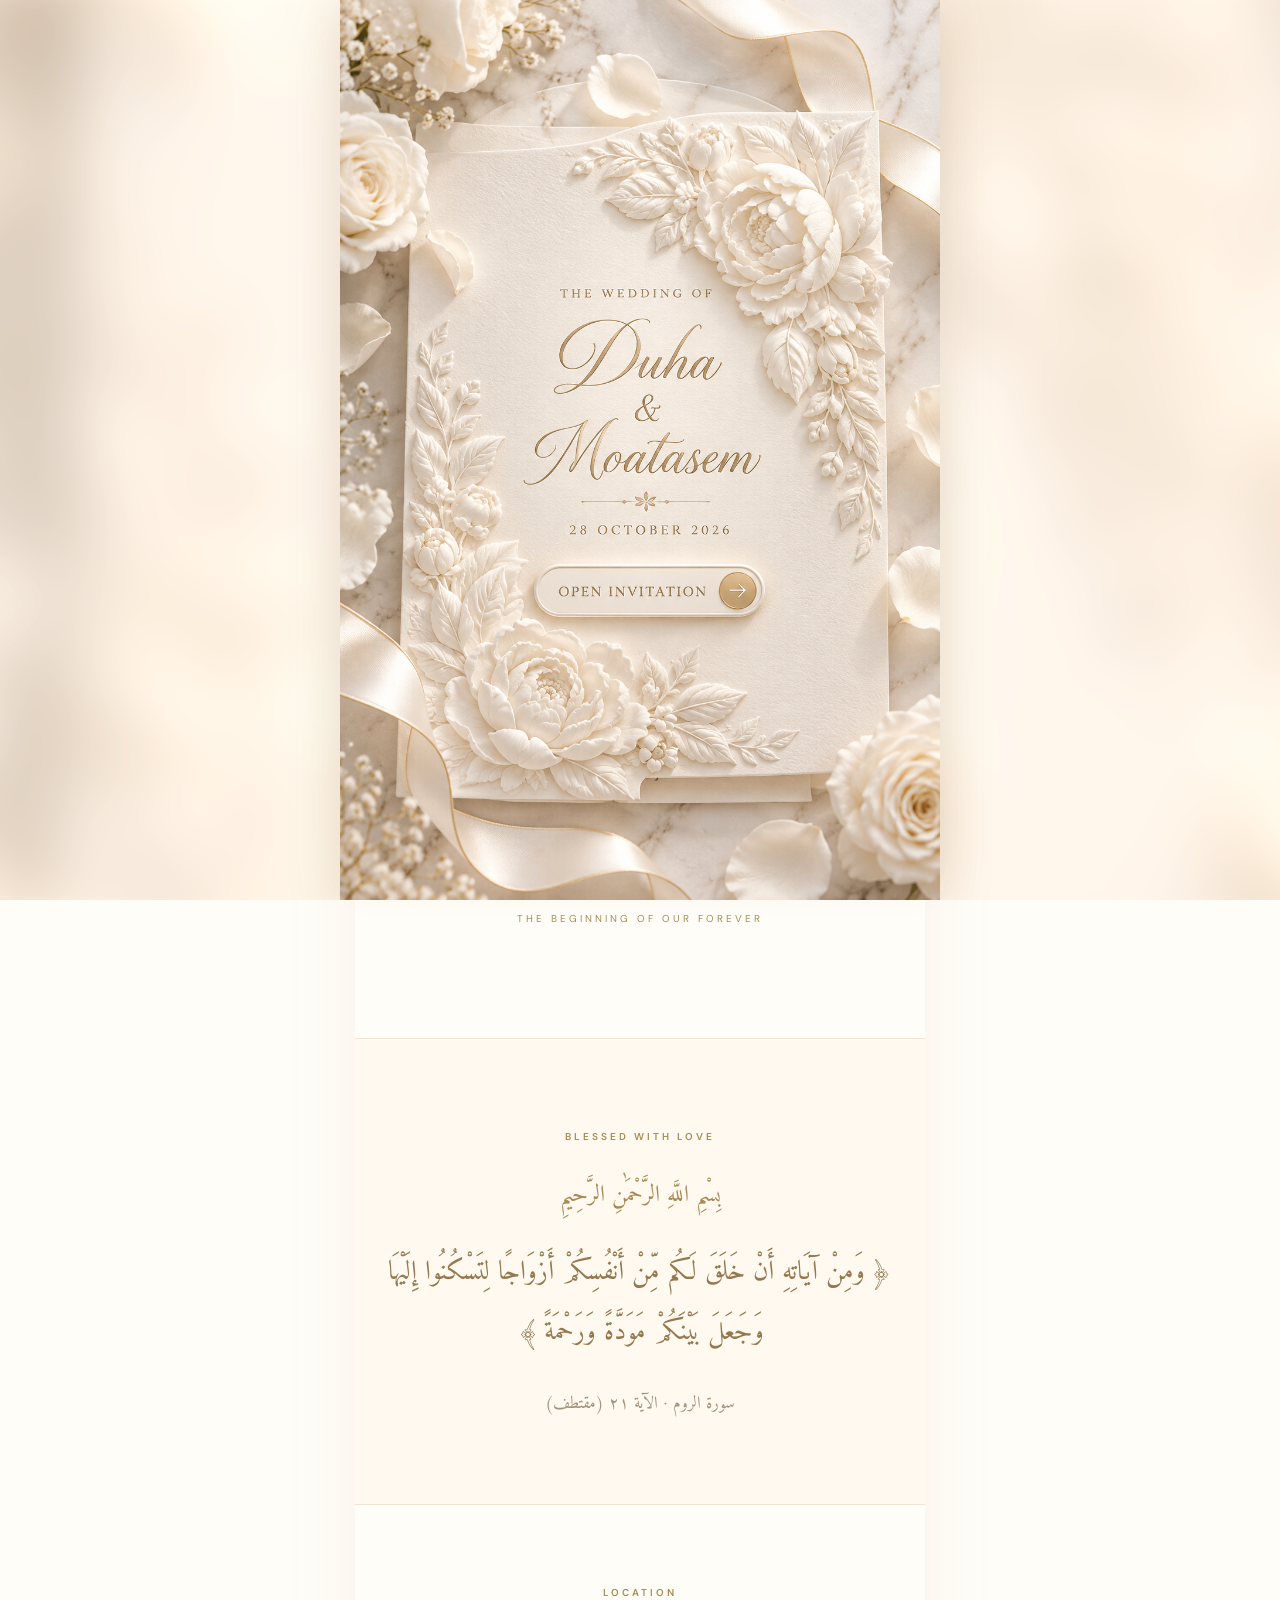
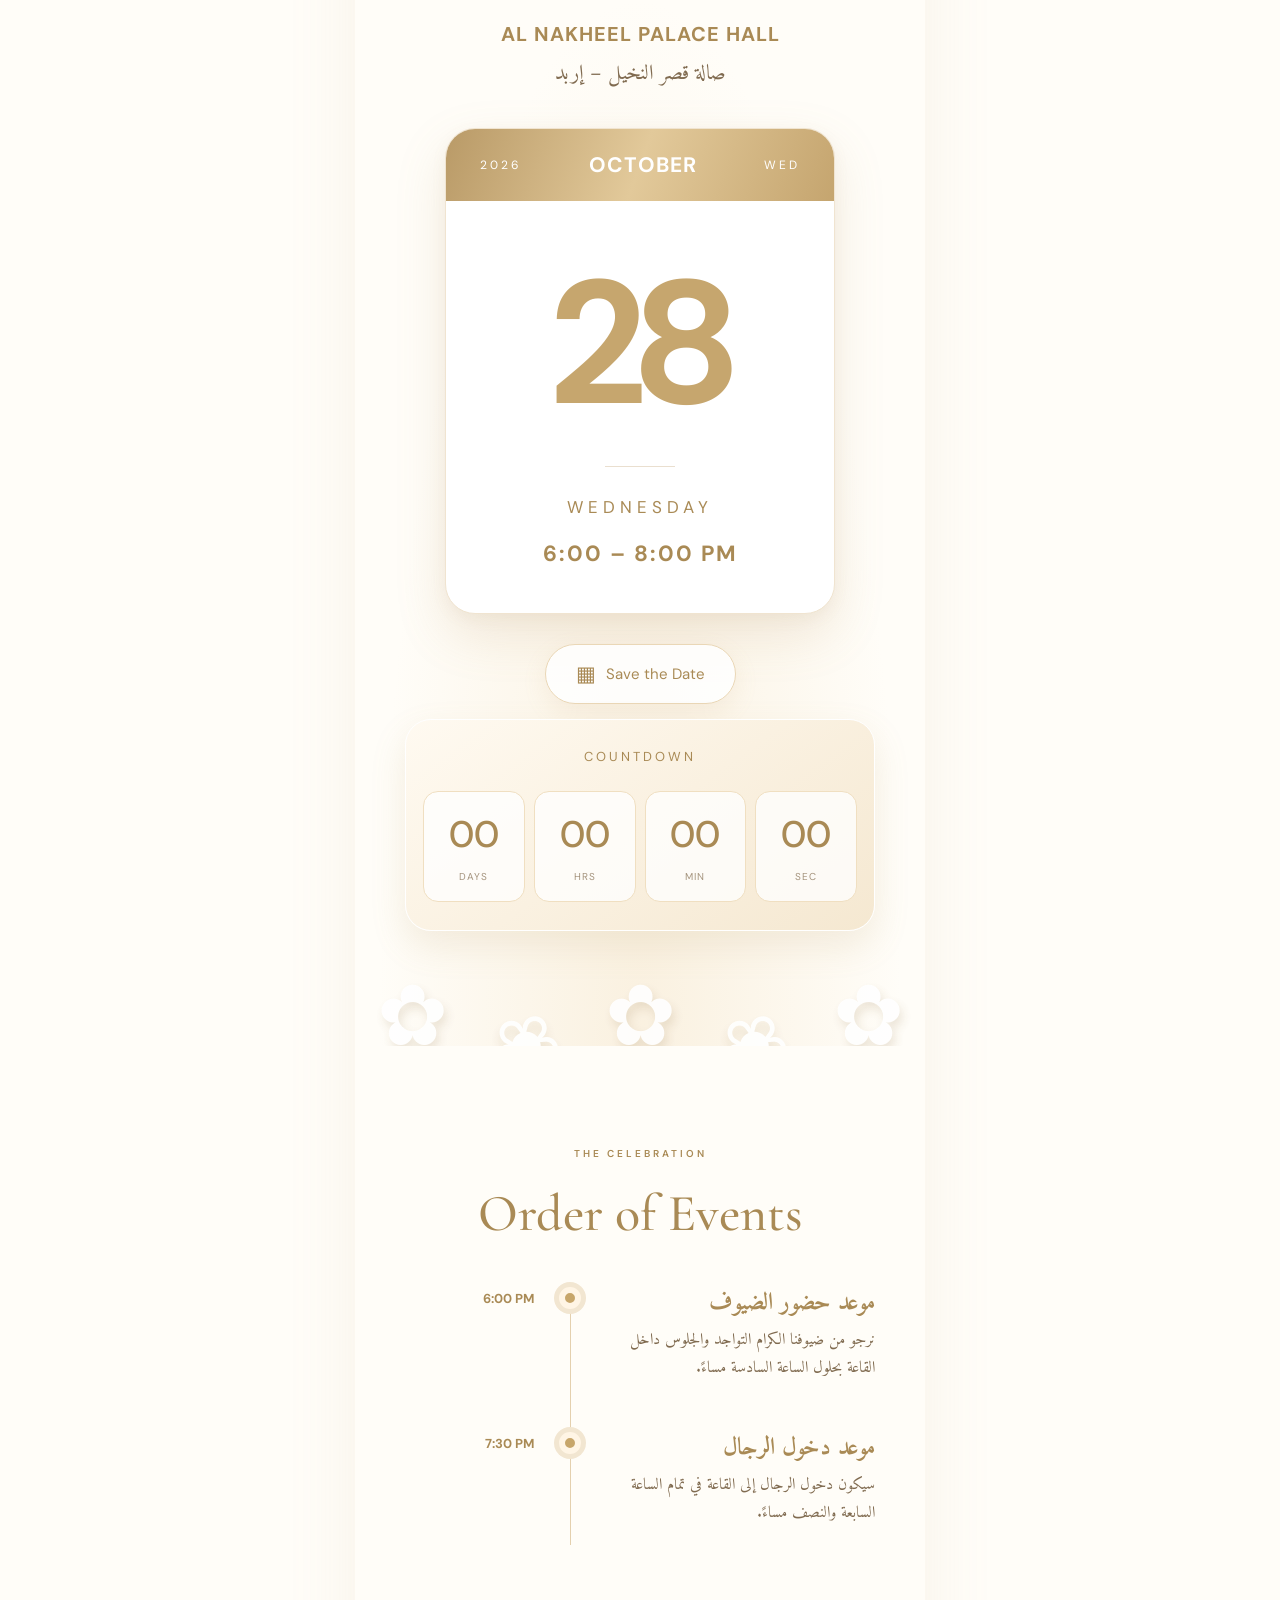
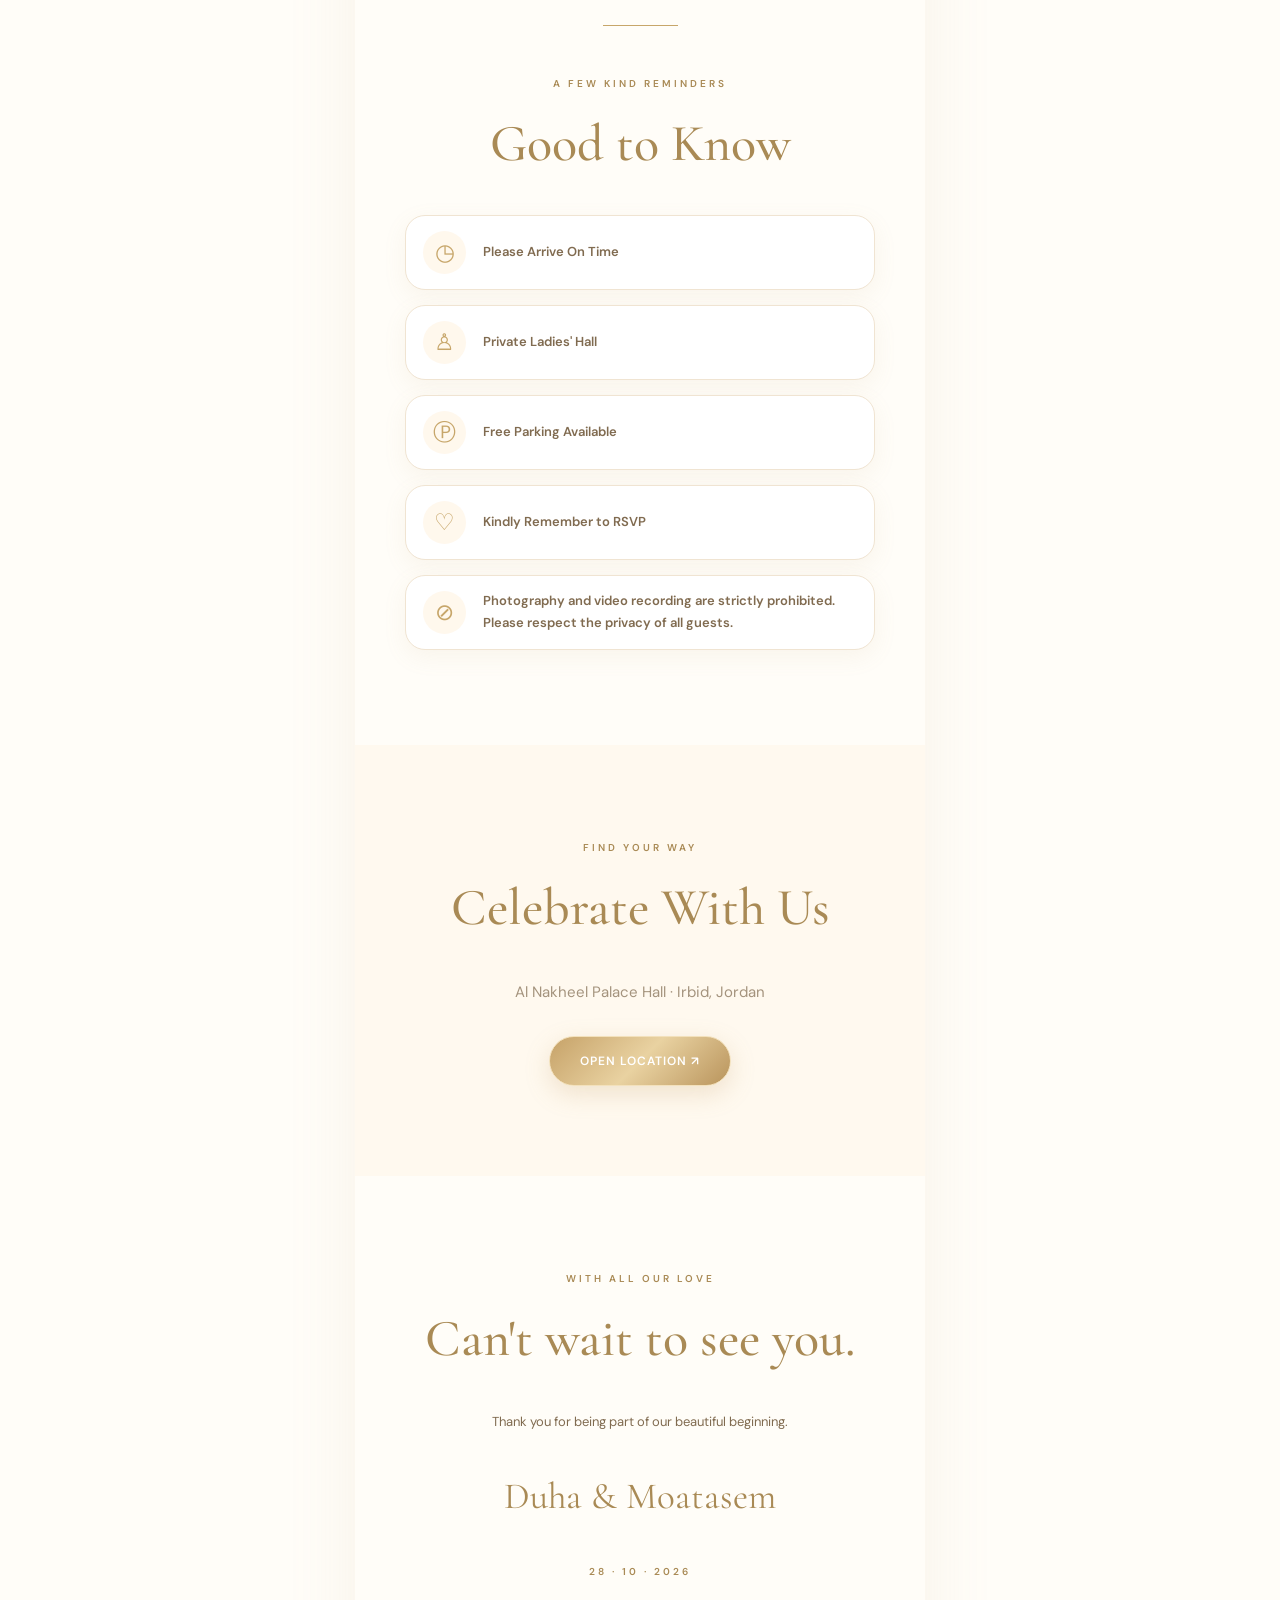
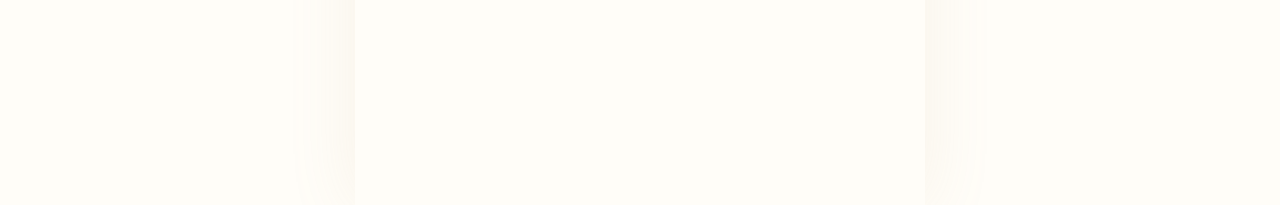
==== index.html @ 968e327f "Wedding invitation website" ====
<!DOCTYPE html>
<html lang="en">
<head>
  <meta charset="UTF-8">
  <meta name="viewport" content="width=device-width,initial-scale=1">
  <meta name="theme-color" content="#eae6df">
  <title>Duha & Moatasem | Forever Starts Here</title>

  <link rel="preconnect" href="https://fonts.googleapis.com">
  <link rel="preconnect" href="https://fonts.gstatic.com" crossorigin>
  <link href="https://fonts.googleapis.com/css2?family=Amiri:wght@400;700&family=Cormorant+Garamond:wght@400;500;600;700&family=DM+Sans:wght@400;500;600;700&display=swap" rel="stylesheet">

  <link rel="stylesheet" href="style.css">
  <script src="script.js" defer></script>
</head>

<body>

<!-- OPENING -->

<!-- LUXURY WEDDING OPENING -->
<div class="opening" id="opening">
    <div class="wedding-cover">
  
      <img
        src="assets/wedding-opening.png"
        alt="Duha and Moatasem wedding invitation"
        class="cover-image"
      >
  
      <button
        class="cover-open-button"
        id="openInvitation"
        aria-label="Open wedding invitation"
      ></button>
  
    </div>
  </div>
  

<!-- MAIN WEBSITE -->
<main class="site" id="site">

  <!-- HERO -->
  <section class="hero reveal">
    <span class="small-label">A LOVE STORY BEGINS</span>
    <div class="floral-symbol">❦</div>

    <h1>Forever starts here. <span>♡</span></h1>

    <p class="hero-quote">
      “Not just a night added to our lives,
      but a new lifetime whose blessings
      we wish to begin surrounded by you.”
    </p>

    <p class="hero-message">
      With all our love and a joy we have long awaited,
      we invite you to be part of our love story
      and share with us the happiness of our
      beautiful new beginning.
    </p>

    <div class="names">
      <span>Duha</span>
      <em>&</em>
      <span>Captain Moatasem</span>
    </div>

    <p class="hero-bottom">THE BEGINNING OF OUR FOREVER</p>
  </section>

  <!-- QURAN -->
  <section class="quran-section reveal">
    <span class="small-label">BLESSED WITH LOVE</span>

    <p class="bismillah" dir="rtl">
      بِسْمِ اللَّهِ الرَّحْمَٰنِ الرَّحِيمِ
    </p>

    <p class="quran-verse" dir="rtl">
      ﴿ وَمِنْ آيَاتِهِ أَنْ خَلَقَ لَكُم مِّنْ أَنْفُسِكُمْ
      أَزْوَاجًا لِتَسْكُنُوا إِلَيْهَا
      وَجَعَلَ بَيْنَكُمْ مَوَدَّةً وَرَحْمَةً ﴾
    </p>

    <span class="quran-source">سورة الروم · الآية ٢١ (مقتطف)</span>
  </section>

  <!-- LOCATION AND CALENDAR -->
  <section class="date-section reveal" id="date">

    <span class="small-label">LOCATION</span>
    <h2 class="venue-title">AL NAKHEEL PALACE HALL</h2>
    <p class="venue-subtitle">صالة قصر النخيل – إربد</p>

    <div class="calendar-card">
      <div class="calendar-top">
        <span>2026</span>
        <strong>OCTOBER</strong>
        <span>WED</span>
      </div>

      <div class="calendar-body">
        <div class="big-date">28</div>
        <div class="short-divider"></div>
        <p>WEDNESDAY</p>
        <strong>6:00 – 8:00 PM</strong>
      </div>
    </div>

    <button class="glass-button" id="saveDate">
      <span>▦</span> Save the Date
    </button>

    <!-- COUNTDOWN -->
    <div class="countdown-panel">
      <p>COUNTDOWN</p>

      <div class="countdown-grid">
        <div>
          <strong id="days">00</strong>
          <span>DAYS</span>
        </div>
        <div>
          <strong id="hours">00</strong>
          <span>HRS</span>
        </div>
        <div>
          <strong id="minutes">00</strong>
          <span>MIN</span>
        </div>
        <div>
          <strong id="seconds">00</strong>
          <span>SEC</span>
        </div>
      </div>
    </div>

    <div class="flower-decoration" aria-hidden="true">
      <span>✿</span><span>❀</span><span>✿</span>
      <span>❀</span><span>✿</span>
    </div>
  </section>

  <!-- EVENT TIMELINE -->
  <section class="events-section reveal">
    <span class="small-label">THE CELEBRATION</span>
    <h2>Order of Events</h2>

    <div class="timeline">

      <div class="timeline-item">
        <div class="timeline-time">6:00 PM</div>
        <div class="timeline-dot"></div>
        <div class="timeline-content" dir="rtl">
          <h3>موعد حضور الضيوف</h3>
          <p>
            نرجو من ضيوفنا الكرام التواجد
            والجلوس داخل القاعة بحلول
            الساعة السادسة مساءً.
          </p>
        </div>
      </div>

      <div class="timeline-item">
        <div class="timeline-time">7:30 PM</div>
        <div class="timeline-dot"></div>
        <div class="timeline-content" dir="rtl">
          <h3>موعد دخول الرجال</h3>
          <p>
            سيكون دخول الرجال إلى القاعة
            في تمام الساعة السابعة والنصف مساءً.
          </p>
        </div>
      </div>

    </div>

    <div class="section-divider"></div>

    <span class="small-label">A FEW KIND REMINDERS</span>
    <h2>Good to Know</h2>

    <div class="reminders">
      <div class="reminder">
        <span class="reminder-icon">◷</span>
        <p>Please Arrive On Time</p>
      </div>

      <div class="reminder">
        <span class="reminder-icon">♙</span>
        <p>Private Ladies' Hall</p>
      </div>

      <div class="reminder">
        <span class="reminder-icon">Ⓟ</span>
        <p>Free Parking Available</p>
      </div>

      <div class="reminder">
        <span class="reminder-icon">♡</span>
        <p>Kindly Remember to RSVP</p>
      </div>

      <div class="reminder">
        <span class="reminder-icon">⊘</span>
        <p>
            Photography and video recording are strictly prohibited.
            Please respect the privacy of all guests.
        </p>
      </div>
    </div>
  </section>

  <!-- LOCATION -->
  <section class="location-section reveal" id="location">
    <span class="small-label">FIND YOUR WAY</span>
    <h2>Celebrate With Us</h2>
    <p>Al Nakheel Palace Hall · Irbid, Jordan</p>
    <button class="primary-button" id="mapButton">
      OPEN LOCATION ↗
    </button>
  </section>

  <!-- ENDING -->
  <section class="ending-section reveal">
    <span class="small-label">WITH ALL OUR LOVE</span>
    <h2>Can't wait to see you.</h2>
    <p>Thank you for being part of our beautiful beginning.</p>
    <div class="ending-names">Duha &  Moatasem</div>
    <span class="small-label">28 · 10 · 2026</span>
  </section>

</main>

<!-- BOTTOM NAVIGATION -->
<nav class="bottom-nav" aria-label="Invitation navigation">

  <button id="contactButton" aria-label="Contact">
    <span class="nav-icon">♧</span>
    <small>CONTACT</small>
  </button>

  <button id="musicButton" aria-label="Play music">
    <span class="nav-icon">♫</span>
    <small id="musicLabel">MUSIC</small>
  </button>

  <button id="cameraButton" class="camera-nav" aria-label="Open camera">
    <span class="camera-gold">
      <svg viewBox="0 0 24 24" width="29" height="29"
           fill="none" stroke="currentColor" stroke-width="1.8">
        <path d="M4 7h4l2-2h4l2 2h4v12H4z"/>
        <circle cx="12" cy="13" r="4"/>
      </svg>
    </span>
    <small>CAMERA</small>
  </button>

  <button id="locationButton" aria-label="Location">
    <span class="nav-icon">⌖</span>
    <small>LOCATION</small>
  </button>

  <button id="rsvpButton" aria-label="RSVP">
    <span class="nav-icon">♡</span>
    <small>RSVP</small>
  </button>

</nav>

<!-- CAMERA -->
<div class="camera-modal" id="cameraModal" hidden>
  <div class="camera-header">
    <button id="closeCamera" aria-label="Close camera">✕</button>
    <span>FOREVER STARTS HERE</span>
    <button id="flipCamera" aria-label="Switch camera">↻</button>
  </div>

  <div class="camera-preview">
    <video id="cameraVideo" autoplay muted playsinline></video>
    <div class="camera-tint"></div>

    <div class="photo-frame">
      <div class="frame-initials">D ✦ M</div>
      <div class="frame-caption">
        <em>Forever starts here.</em>
        <strong>Duha & Moatasem</strong>
        <span>28 · 10 · 2026</span>
      </div>
    </div>
  </div>

  <canvas id="photoCanvas" hidden></canvas>
  <p id="cameraStatus" aria-live="polite"></p>

  <div class="camera-controls">
    <button id="capturePhoto" aria-label="Capture photo"></button>
    <a id="downloadPhoto" hidden>SAVE PHOTO ↓</a>
  </div>
</div>

<!-- MUSIC -->
<audio id="weddingMusic" loop preload="none">
  <source src="assets/music/wedding-music.mp3" type="audio/mpeg">
</audio>

</body>
</html>
---- style.css ----
/* =====================================================
   DUHA & MOATASEM
   LUXURY WEDDING INVITATION
   IVORY • PEARL WHITE • CHAMPAGNE GOLD
===================================================== */

/* ---------- GLOBAL ---------- */

:root {
    --ivory: #fffdf8;
    --cream: #fff9ef;
    --pearl: #ffffff;
    --champagne: #f5e9d3;
    --soft-gold: #c7a66a;
    --deep-gold: #a98a55;
    --text: #806b50;
    --muted: #a4937d;
    --line: #eadfcf;
    --shadow: 0 15px 45px rgba(165, 136, 93, 0.12);
  }
  
  * {
    box-sizing: border-box;
  }
  
  html {
    scroll-behavior: smooth;
  }
  
  body {
    margin: 0;
    padding: 0;
    background: var(--ivory);
    color: var(--text);
    font-family: "DM Sans", sans-serif;
    -webkit-font-smoothing: antialiased;
  }
  
  button,
  a {
    -webkit-tap-highlight-color: transparent;
  }
  
  button {
    font: inherit;
    cursor: pointer;
  }
  
  [hidden] {
    display: none !important;
  }
  
  h1,
  h2,
  h3 {
    font-family: "Cormorant Garamond", serif;
  }
  
  p {
    line-height: 1.8;
  }
  
  /* ---------- MAIN WEBSITE ---------- */
  
  .site {
    width: min(100%, 570px);
    min-height: 100vh;
    margin: 0 auto;
    padding-bottom: 95px;
    overflow: hidden;
    background: var(--ivory);
    box-shadow: 0 0 65px rgba(195, 168, 124, 0.12);
  }
  
  .small-label {
    display: inline-block;
    font-size: 10px;
    font-weight: 600;
    letter-spacing: 3px;
    color: var(--deep-gold);
    text-transform: uppercase;
  }
  
  .floral-symbol {
    margin: 18px 0;
    font-size: 44px;
    color: var(--soft-gold);
  }
  
  .gold-line {
    width: 80px;
    height: 1px;
    margin: 22px auto;
    background: var(--soft-gold);
  }
  
  /* =====================================================
     OPENING — FULL SCREEN FLORAL INVITATION
  ===================================================== */
  
  .opening {
    position: fixed;
    inset: 0;
    z-index: 1000;
  
    display: flex;
    align-items: center;
    justify-content: center;
  
    width: 100%;
    height: 100vh;
    height: 100dvh;
  
    margin: 0;
    padding: 0;
  
    overflow: hidden;
    background: #fff9f1;
  
    opacity: 1;
    visibility: visible;
  
    transition:
      opacity 1.1s ease,
      visibility 1.1s ease;
  }
  
  /* Soft background fills the desktop sides */
  
  .opening::before {
    content: "";
    position: absolute;
    inset: -35px;
  
    background-image: url("assets/wedding-opening.png");
    background-size: cover;
    background-position: center;
  
    filter: blur(30px) brightness(1.12);
    opacity: 0.55;
    transform: scale(1.08);
  
    pointer-events: none;
  }
  
  /* The actual card stays fully visible */
  
  .wedding-cover {
    position: relative;
    z-index: 1;
  
    width: min(100vw, 66.6667dvh);
    height: auto;
    aspect-ratio: 2 / 3;
  
    overflow: hidden;
  
    background: var(--cream);
  
    box-shadow:
      0 0 45px rgba(170, 137, 92, 0.15),
      0 15px 55px rgba(130, 105, 75, 0.12);
  
    animation: coverEntrance 1.35s ease both;
  }
  
  .cover-image {
    display: block;
    width: 100%;
    height: 100%;
  
    object-fit: contain;
    object-position: center;
  
    user-select: none;
    -webkit-user-drag: none;
  }
  
  /* Real clickable area over the printed button */
  
  .cover-open-button {
    position: absolute;
    z-index: 5;
  
    left: 30%;
    top: 63%;
    width: 40%;
    height: 8%;
  
    padding: 0;
    border: 0;
    border-radius: 100px;
  
    background: transparent;
    cursor: pointer;
  
    transition: transform 0.3s ease;
  }
  
  .cover-open-button:hover {
    transform: scale(1.04);
  }
  
  .cover-open-button:focus-visible {
    outline: 3px solid var(--soft-gold);
    outline-offset: 4px;
  }
  
  /* Opening entrance animation */
  
  @keyframes coverEntrance {
    from {
      opacity: 0;
      transform: translateY(24px) scale(0.97);
      filter: blur(5px);
    }
  
    to {
      opacity: 1;
      transform: translateY(0) scale(1);
      filter: blur(0);
    }
  }
  
  /* When the invitation opens */
  
  .opening.closed {
    opacity: 0;
    visibility: hidden;
    pointer-events: none;
  }
  
  .opening.closed .wedding-cover {
    animation: coverReveal 1.1s ease forwards;
  }
  
  @keyframes coverReveal {
    0% {
      opacity: 1;
      transform: translateY(0) scale(1);
    }
  
    55% {
      opacity: 1;
      transform: translateY(-18px) scale(1.025);
    }
  
    100% {
      opacity: 0;
      transform: translateY(-90px) scale(1.08);
    }
  }
  
  /* Legacy opening styles, if still used */
  
  .opening-paper {
    width: min(100%, 470px);
    padding: 15px;
    background: var(--cream);
    box-shadow: var(--shadow);
  }
  
  .opening-border {
    min-height: 650px;
    padding: 45px 22px;
    border: 1px solid var(--soft-gold);
    text-align: center;
  
    display: flex;
    flex-direction: column;
    align-items: center;
    justify-content: center;
  }
  
  .opening h1 {
    margin: 15px 0 25px;
    font-size: clamp(54px, 10vw, 78px);
    font-weight: 500;
    line-height: 1;
  }
  
  .opening-names {
    font-family: "Cormorant Garamond", serif;
    font-size: 38px;
    line-height: 1.15;
  }
  
  .opening-date {
    font-size: 12px;
    letter-spacing: 3px;
  }
  
  .tap-hint {
    margin-top: 20px;
    font-size: 11px;
    color: var(--muted);
  }
  
  /* =====================================================
     BUTTONS
  ===================================================== */
  
  .primary-button {
    position: relative;
  
    padding: 16px 30px;
  
    border: 1px solid #f3e1bc;
    border-radius: 40px;
  
    background: linear-gradient(
      135deg,
      #c6a268,
      #e9d2a1,
      #b9945c
    );
  
    color: white;
  
    font-size: 12px;
    font-weight: 600;
    letter-spacing: 1px;
  
    box-shadow: 0 8px 25px rgba(195, 160, 105, 0.25);
  
    transition:
      transform 0.3s ease,
      box-shadow 0.3s ease;
  }
  
  .primary-button:hover {
    transform: translateY(-3px);
  
    box-shadow: 0 13px 30px rgba(195, 160, 105, 0.35);
  }
  
  .glass-button {
    display: inline-flex;
    align-items: center;
    justify-content: center;
    gap: 10px;
  
    padding: 15px 30px;
  
    border: 1px solid #ead7b6;
    border-radius: 40px;
  
    background: rgba(255, 255, 255, 0.85);
    color: var(--deep-gold);
  
    font-size: 15px;
  
    box-shadow: 0 8px 24px rgba(194, 165, 119, 0.12);
  
    transition: transform 0.3s ease;
  }
  
  .glass-button:hover {
    transform: translateY(-3px);
  }
  
  .glass-button span {
    font-size: 21px;
  }
  
  /* =====================================================
     HERO
  ===================================================== */
  
  .hero {
    min-height: 820px;
  
    padding: 100px 32px;
  
    text-align: center;
  
    background:
      radial-gradient(
        ellipse at top,
        rgba(246, 231, 205, 0.45),
        transparent 55%
      ),
      var(--ivory);
  }
  
  .hero h1 {
    margin: 20px 0 32px;
  
    font-size: clamp(48px, 10vw, 72px);
    font-weight: 500;
    line-height: 1.05;
  
    color: var(--deep-gold);
  }
  
  .hero h1 span {
    color: var(--soft-gold);
  }
  
  .hero-quote {
    max-width: 430px;
    margin: 28px auto;
  
    font-family: "Cormorant Garamond", serif;
    font-size: 24px;
    font-style: italic;
    line-height: 1.4;
  
    color: #9e815a;
  }
  
  .hero-message {
    max-width: 410px;
    margin: 35px auto;
  
    font-size: 13px;
    line-height: 2.1;
  
    color: var(--muted);
  }
  
  .names {
    display: flex;
    flex-direction: column;
  
    margin: 40px 0;
  
    font-family: "Cormorant Garamond", serif;
    font-size: clamp(48px, 10vw, 68px);
    line-height: 1.05;
  
    color: var(--deep-gold);
  }
  
  .names em {
    margin: 10px 0;
    font-size: 42px;
    color: var(--soft-gold);
  }
  
  .hero-bottom {
    margin-top: 45px;
  
    font-size: 10px;
    letter-spacing: 3px;
  
    color: var(--deep-gold);
  }
  
  /* =====================================================
     QURAN
  ===================================================== */
  
  .quran-section {
    padding: 85px 32px;
  
    text-align: center;
  
    background: #fff9ef;
  
    border-top: 1px solid #f1e6d5;
    border-bottom: 1px solid #f1e6d5;
  }
  
  .bismillah,
  .quran-verse,
  .quran-source {
    font-family: "Amiri", serif;
  }
  
  .bismillah {
    margin-top: 30px;
    font-size: 23px;
    color: var(--deep-gold);
  }
  
  .quran-verse {
    font-size: 27px;
    line-height: 2.2;
    color: #94784f;
  }
  
  .quran-source {
    font-size: 17px;
    color: var(--muted);
  }
  
  /* =====================================================
     DATE & VENUE
  ===================================================== */
  
  .date-section {
    position: relative;
  
    padding: 75px 25px 115px;
  
    text-align: center;
  
    background:
      radial-gradient(
        ellipse at bottom,
        rgba(242, 222, 187, 0.4),
        transparent 65%
      ),
      var(--ivory);
  }
  
  .venue-title {
    margin: 20px 0 8px;
  
    font-family: "DM Sans", sans-serif;
    font-size: 20px;
    font-weight: 700;
    letter-spacing: 1px;
  
    color: var(--deep-gold);
  }
  
  .venue-subtitle {
    margin: 0 0 35px;
  
    font-family: "Amiri", serif;
    font-size: 21px;
  
    color: var(--text);
  }
  
  /* =====================================================
     CALENDAR
  ===================================================== */
  
  .calendar-card {
    max-width: 390px;
    margin: 0 auto 30px;
  
    overflow: hidden;
  
    border: 1px solid #f0e4d0;
    border-radius: 30px;
  
    background: white;
  
    box-shadow:
      0 20px 50px rgba(175, 143, 96, 0.17),
      0 5px 15px rgba(175, 143, 96, 0.07);
  }
  
  .calendar-top {
    display: flex;
    align-items: center;
    justify-content: space-around;
  
    height: 72px;
  
    background: linear-gradient(
      110deg,
      #b99a67,
      #e2c99a,
      #c5a56f
    );
  
    color: white;
  
    font-size: 12px;
    letter-spacing: 3px;
  }
  
  .calendar-top strong {
    font-size: 21px;
    letter-spacing: 1px;
  }
  
  .calendar-body {
    padding: 20px 20px 45px;
  }
  
  .big-date {
    font-size: clamp(130px, 30vw, 175px);
    font-weight: 700;
    line-height: 1.4;
    letter-spacing: -10px;
  
    color: #c6a66e;
  }
  
  .short-divider {
    width: 70px;
    height: 1px;
  
    margin: 0 auto 25px;
  
    background: var(--line);
  }
  
  .calendar-body p {
    font-size: 17px;
    letter-spacing: 5px;
    color: var(--deep-gold);
  }
  
  .calendar-body > strong {
    font-size: 22px;
    letter-spacing: 2px;
    color: var(--deep-gold);
  }
  
  /* =====================================================
     COUNTDOWN
  ===================================================== */
  
  .countdown-panel {
    position: relative;
    z-index: 2;
  
    max-width: 470px;
    margin: 15px auto 0;
    padding: 25px 17px 28px;
  
    border: 1px solid white;
    border-radius: 26px;
  
    background: linear-gradient(
      145deg,
      #fffaf1,
      #f5e8d1
    );
  
    box-shadow: 0 15px 35px rgba(183, 151, 102, 0.15);
  }
  
  .countdown-panel > p {
    margin: 0 0 22px;
  
    font-size: 13px;
    letter-spacing: 3px;
  
    color: var(--deep-gold);
  }
  
  .countdown-grid {
    display: grid;
    grid-template-columns: repeat(4, 1fr);
    gap: 9px;
  }
  
  .countdown-grid > div {
    display: flex;
    flex-direction: column;
    gap: 12px;
  
    padding: 18px 4px;
  
    border: 1px solid #f0dfc1;
    border-radius: 15px;
  
    background: rgba(255, 255, 255, 0.78);
  }
  
  .countdown-grid strong {
    font-size: clamp(25px, 6vw, 37px);
    font-weight: 500;
  
    color: var(--deep-gold);
  }
  
  .countdown-grid span {
    font-size: 10px;
    letter-spacing: 1px;
  
    color: var(--muted);
  }
  
  /* =====================================================
     FLOWER DECORATION
  ===================================================== */
  
  .flower-decoration {
    position: absolute;
    bottom: -25px;
    left: 0;
    right: 0;
  
    display: flex;
    justify-content: space-around;
  
    font-size: 85px;
    color: white;
  
    opacity: 0.9;
  
    text-shadow: 3px 6px 10px rgba(177, 153, 114, 0.25);
  
    pointer-events: none;
  }
  
  .flower-decoration span:nth-child(even) {
    transform: translateY(30px) rotate(25deg);
  }
  
  /* =====================================================
     EVENTS & TIMELINE
  ===================================================== */
  
  .events-section {
    padding: 95px 28px;
    text-align: center;
  
    background: #fffdf8;
  }
  
  .events-section h2,
  .location-section h2,
  .ending-section h2 {
    margin: 20px 0 40px;
  
    font-size: 52px;
    font-weight: 500;
  
    color: var(--deep-gold);
  }
  
  .timeline {
    position: relative;
  
    max-width: 470px;
    margin: 40px auto 50px;
  }
  
  .timeline::before {
    content: "";
  
    position: absolute;
    top: 15px;
    bottom: 30px;
    left: 35%;
  
    width: 1px;
  
    background: #e4d0ae;
  }
  
  .timeline-item {
    display: grid;
    grid-template-columns: 30% 10% 60%;
    align-items: start;
  
    min-height: 145px;
  
    text-align: left;
  }
  
  .timeline-time {
    padding: 5px 12px 0 0;
  
    text-align: right;
  
    font-size: 13px;
    font-weight: 700;
  
    color: var(--deep-gold);
  }
  
  .timeline-dot {
    position: relative;
    z-index: 1;
  
    width: 22px;
    height: 22px;
    margin: 2px auto;
  
    border: 6px solid #fff5e5;
    border-radius: 50%;
  
    background: var(--soft-gold);
  
    box-shadow: 0 0 0 5px #f2e6d1;
  }
  
  .timeline-content {
    padding: 0 0 20px 12px;
    text-align: right;
  }
  
  .timeline-content h3 {
    margin: 0;
  
    font-family: "Amiri", serif;
    font-size: 24px;
    line-height: 1.5;
  
    color: var(--deep-gold);
  }
  
  .timeline-content p {
    margin: 5px 0;
  
    font-family: "Amiri", serif;
    font-size: 16px;
    line-height: 1.8;
  
    color: var(--text);
  }
  
  .section-divider {
    width: 75px;
    height: 1px;
  
    margin: 45px auto;
  
    background: var(--soft-gold);
  }
  
  /* =====================================================
     REMINDERS
  ===================================================== */
  
  .reminders {
    display: flex;
    flex-direction: column;
    gap: 15px;
  
    max-width: 470px;
    margin: 0 auto;
  }
  
  .reminder {
    display: flex;
    align-items: center;
    gap: 17px;
  
    min-height: 75px;
    padding: 14px 17px;
  
    border: 1px solid #f0e4d2;
    border-radius: 20px;
  
    background: white;
  
    text-align: left;
  
    box-shadow: 0 7px 23px rgba(185, 155, 110, 0.09);
  
    transition: transform 0.3s ease;
  }
  
  .reminder:hover {
    transform: translateY(-3px);
  }
  
  .reminder-icon {
    display: grid;
    place-items: center;
  
    flex: 0 0 43px;
  
    width: 43px;
    height: 43px;
  
    border-radius: 50%;
  
    background: #fff8ed;
  
    font-size: 23px;
    color: var(--soft-gold);
  }
  
  .reminder p {
    margin: 0;
  
    font-size: 13px;
    font-weight: 600;
    line-height: 1.7;
  
    color: var(--text);
  }
  
  /* =====================================================
     LOCATION
  ===================================================== */
  
  .location-section {
    padding: 90px 25px;
  
    text-align: center;
  
    background: #fff9ef;
  }
  
  .location-section p {
    margin-bottom: 30px;
    font-size: 15px;
    color: var(--muted);
  }
  
  /* =====================================================
     ENDING
  ===================================================== */
  
  .ending-section {
    padding: 90px 25px 130px;
  
    text-align: center;
  
    background: var(--ivory);
  }
  
  .ending-section p {
    font-size: 13px;
    line-height: 1.9;
  }
  
  .ending-names {
    margin: 40px 0;
  
    font-family: "Cormorant Garamond", serif;
    font-size: 37px;
  
    color: var(--deep-gold);
  }
  
  /* =====================================================
     BOTTOM NAVIGATION
  ===================================================== */
  
  .bottom-nav {
    position: fixed;
    bottom: 0;
    left: 50%;
    z-index: 50;
  
    transform: translateX(-50%);
  
    display: grid;
    grid-template-columns: repeat(5, 1fr);
  
    width: min(100%, 570px);
    height: 80px;
  
    border: 1px solid #eee0c9;
    border-radius: 20px 20px 0 0;
  
    background: rgba(255, 253, 248, 0.96);
  
    backdrop-filter: blur(20px);
  
    box-shadow: 0 -6px 25px rgba(175, 143, 96, 0.1);
  }
  
  .bottom-nav button {
    display: flex;
    flex-direction: column;
    align-items: center;
    justify-content: center;
    gap: 5px;
  
    padding: 0;
  
    border: none;
    background: none;
  
    color: var(--deep-gold);
  
    transition: transform 0.25s ease;
  }
  
  .bottom-nav button:hover {
    transform: translateY(-3px);
  }
  
  .nav-icon {
    font-size: 26px;
  }
  
  .bottom-nav small {
    font-size: 9px;
    letter-spacing: 0.5px;
  }
  
  /* Center button styling.
     Replace camera with a heart in HTML
     because photography is prohibited. */
  
  .camera-nav {
    position: relative;
  }
  
  .camera-gold {
    display: grid;
    place-items: center;
  
    width: 65px;
    height: 65px;
  
    margin-top: -35px;
  
    border: 3px solid #fff7e8;
    border-radius: 50%;
  
    background: linear-gradient(
      135deg,
      #f3dfb6,
      #d7b878,
      #c7a365
    );
  
    color: white;
  
    box-shadow: 0 5px 18px rgba(186, 153, 96, 0.28);
  }
  
  /* =====================================================
     CAMERA LEGACY STYLES
     Kept only so older HTML doesn't break.
  ===================================================== */
  
  .camera-modal {
    position: fixed;
    inset: 0;
    z-index: 200;
  
    display: flex;
    flex-direction: column;
  
    background: #1b1714;
    color: white;
  }
  
  .camera-header {
    display: flex;
    align-items: center;
    justify-content: space-between;
  
    padding: 17px;
  
    font-size: 11px;
    letter-spacing: 2px;
  }
  
  .camera-header button {
    border: none;
    background: none;
    color: white;
    font-size: 25px;
  }
  
  .camera-preview {
    position: relative;
    flex: 1;
  
    width: min(100%, 500px);
    min-height: 0;
  
    margin: auto;
    overflow: hidden;
  
    background: #3c342d;
  }
  
  .camera-preview video {
    width: 100%;
    height: 100%;
  
    object-fit: cover;
  }
  
  .camera-tint {
    position: absolute;
    inset: 0;
  
    background: rgba(255, 247, 225, 0.08);
    pointer-events: none;
  }
  
  .photo-frame {
    position: absolute;
    inset: 18px;
  
    display: flex;
    flex-direction: column;
    align-items: center;
    justify-content: space-between;
  
    padding: 28px 12px;
  
    border: 2px solid #f0d79c;
    outline: 1px solid #f0d79c8c;
    outline-offset: -10px;
  
    text-align: center;
    pointer-events: none;
  }
  
  .frame-initials {
    font-size: 20px;
    letter-spacing: 6px;
  }
  
  .frame-caption {
    display: flex;
    flex-direction: column;
    gap: 8px;
  }
  
  .frame-caption em {
    font: italic 31px "Cormorant Garamond", serif;
  }
  
  .frame-caption strong {
    font: 27px "Cormorant Garamond", serif;
  }
  
  .frame-caption span {
    font-size: 11px;
    letter-spacing: 3px;
  }
  
  #cameraStatus {
    min-height: 15px;
    text-align: center;
    font-size: 12px;
  }
  
  .camera-controls {
    display: flex;
    align-items: center;
    justify-content: center;
    gap: 22px;
  
    min-height: 110px;
    padding: 18px;
  }
  
  #capturePhoto {
    width: 72px;
    height: 72px;
  
    border: 5px solid white;
    border-radius: 50%;
  
    background: #d9b970;
  }
  
  #downloadPhoto {
    padding: 13px 18px;
  
    border: 1px solid #d9b970;
    border-radius: 25px;
  
    color: white;
    text-decoration: none;
    font-size: 12px;
  }
  
  /* =====================================================
     SCROLL ANIMATIONS
  ===================================================== */
  
  .reveal {
    opacity: 0;
    transform: translateY(25px);
  
    transition:
      opacity 0.8s ease,
      transform 0.8s ease;
  }
  
  .reveal.visible {
    opacity: 1;
    transform: translateY(0);
  }
  
  /* =====================================================
     RESPONSIVE
  ===================================================== */
  
  @media (max-width: 600px) {
  
    .opening::before {
      filter: blur(18px) brightness(1.08);
    }
  
    .wedding-cover {
      width: min(100vw, 66.6667dvh);
      height: auto;
      aspect-ratio: 2 / 3;
    }
  
    .hero {
      padding: 90px 25px;
    }
  
    .hero h1 {
      font-size: 54px;
    }
  
    .hero-quote {
      font-size: 22px;
    }
  
    .date-section {
      padding-left: 17px;
      padding-right: 17px;
    }
  
    .events-section {
      padding-left: 17px;
      padding-right: 17px;
    }
  
    .flower-decoration {
      font-size: 65px;
    }
  
  }
  
  @media (max-width: 420px) {
  
    .calendar-top {
      height: 60px;
    }
  
    .calendar-body {
      padding-bottom: 35px;
    }
  
    .timeline-content h3 {
      font-size: 21px;
    }
  
    .timeline-content p {
      font-size: 15px;
    }
  
    .events-section h2 {
      font-size: 43px;
    }
  
    .countdown-grid {
      gap: 6px;
    }
  
    .countdown-grid > div {
      padding: 15px 3px;
    }
  
  }
  
  /* =====================================================
     ACCESSIBILITY
  ===================================================== */
  
  @media (prefers-reduced-motion: reduce) {
  
    html {
      scroll-behavior: auto;
    }
  
    .reveal {
      opacity: 1;
      transform: none;
    }
  
    .wedding-cover,
    .opening.closed .wedding-cover {
      animation: none;
    }
  
    *,
    *::before,
    *::after {
      transition-duration: 0.01ms !important;
    }
  
  }
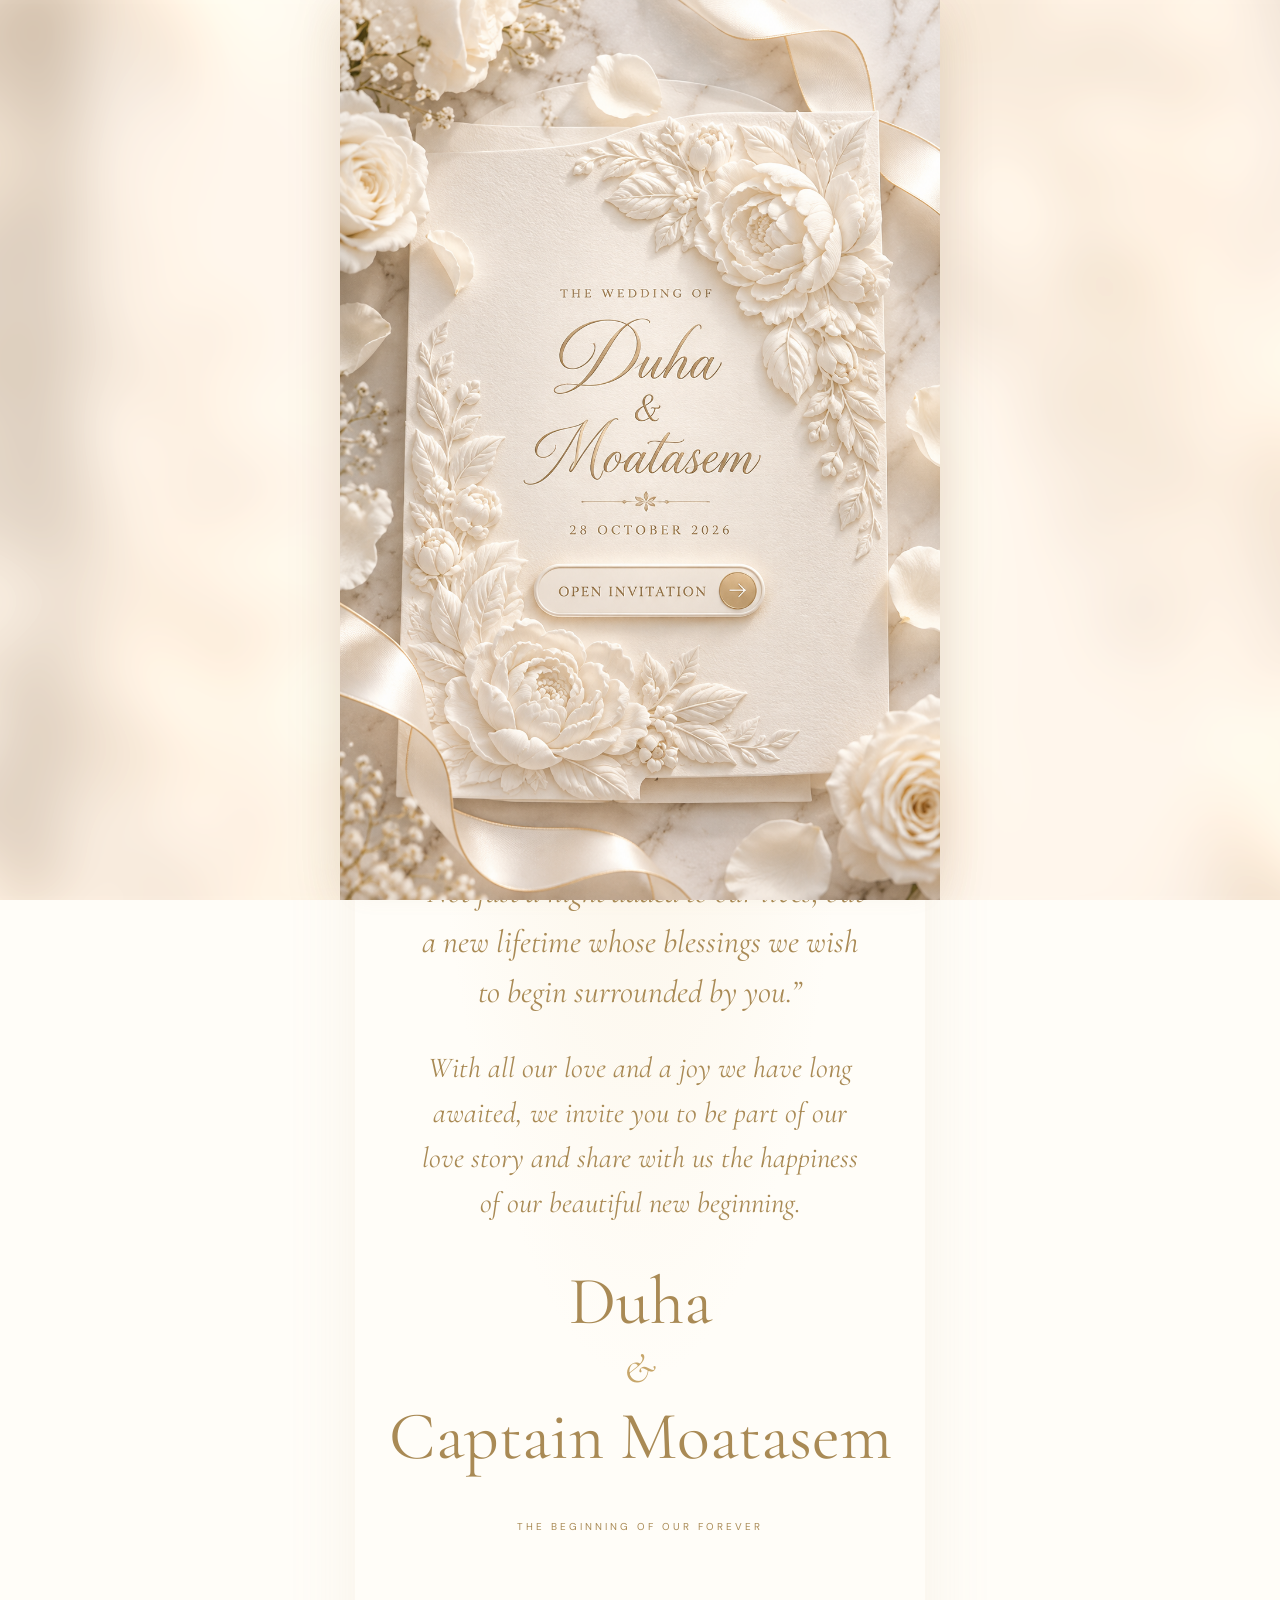
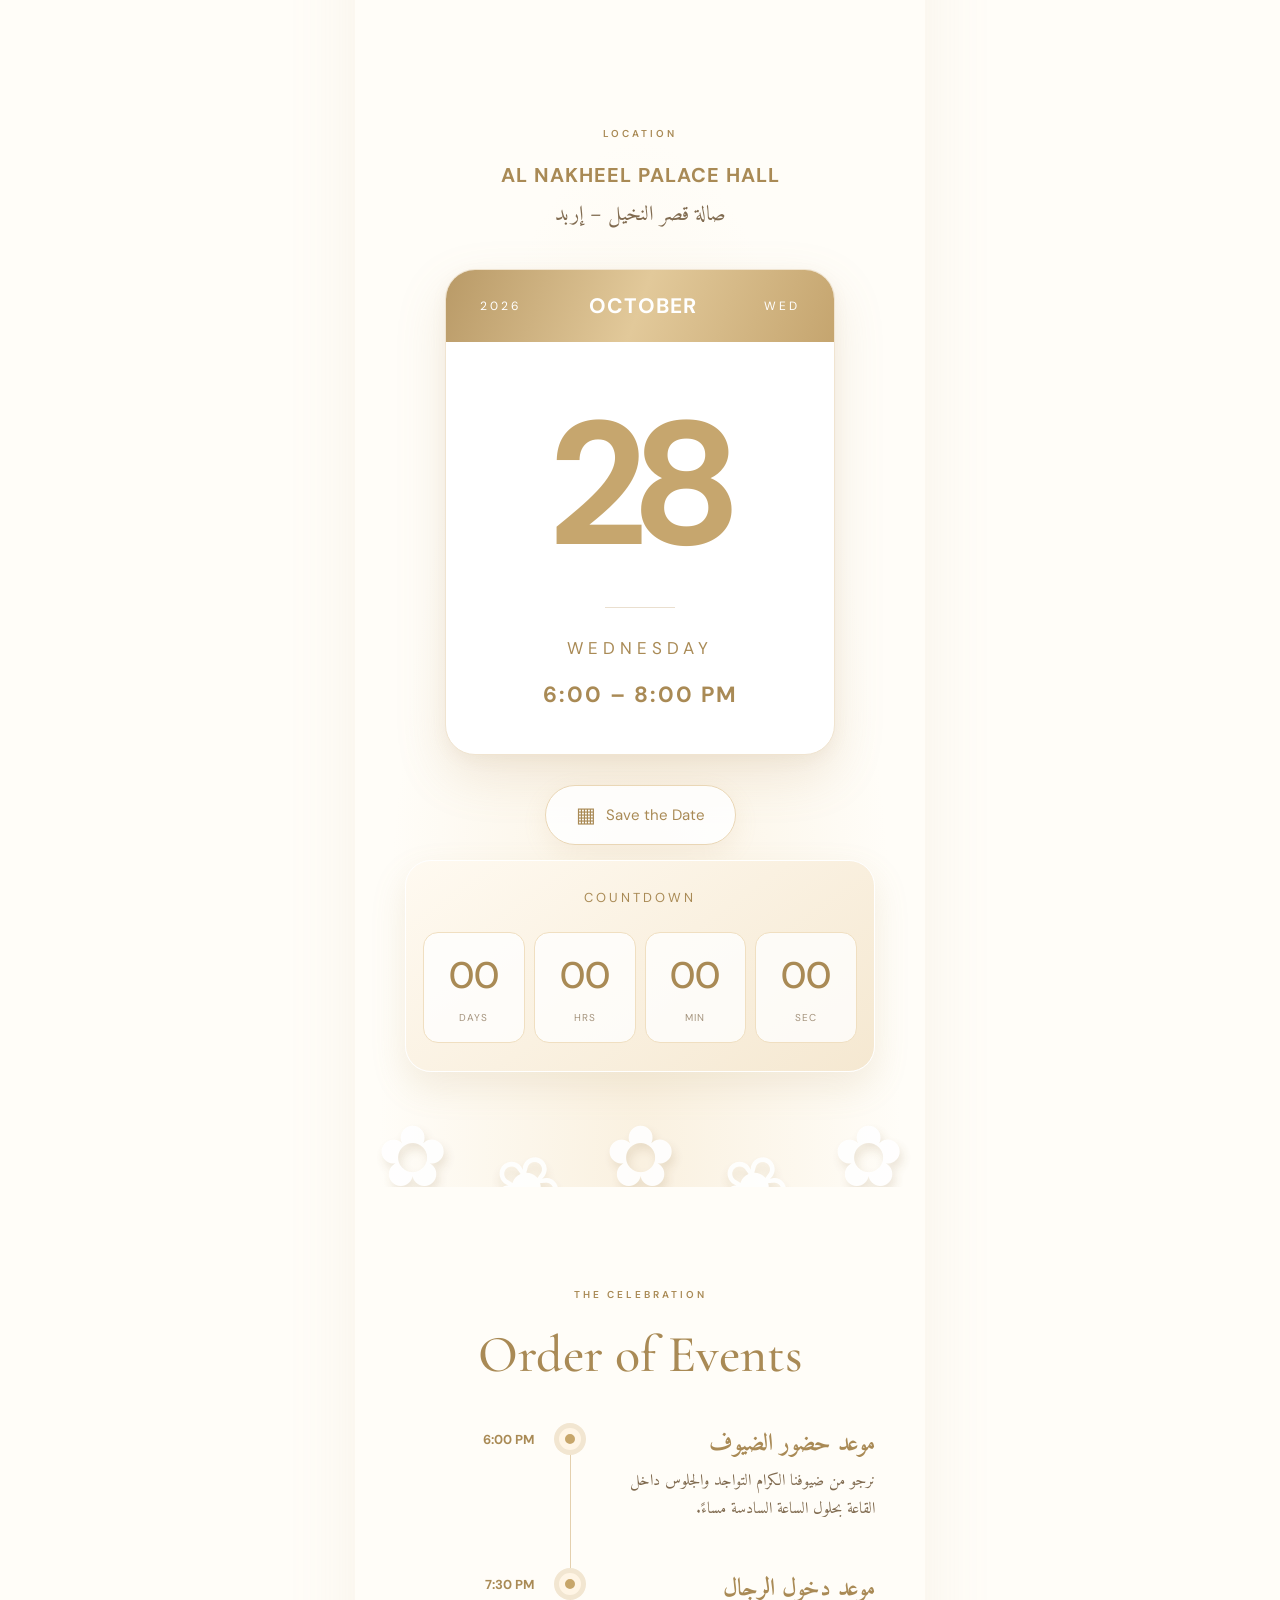
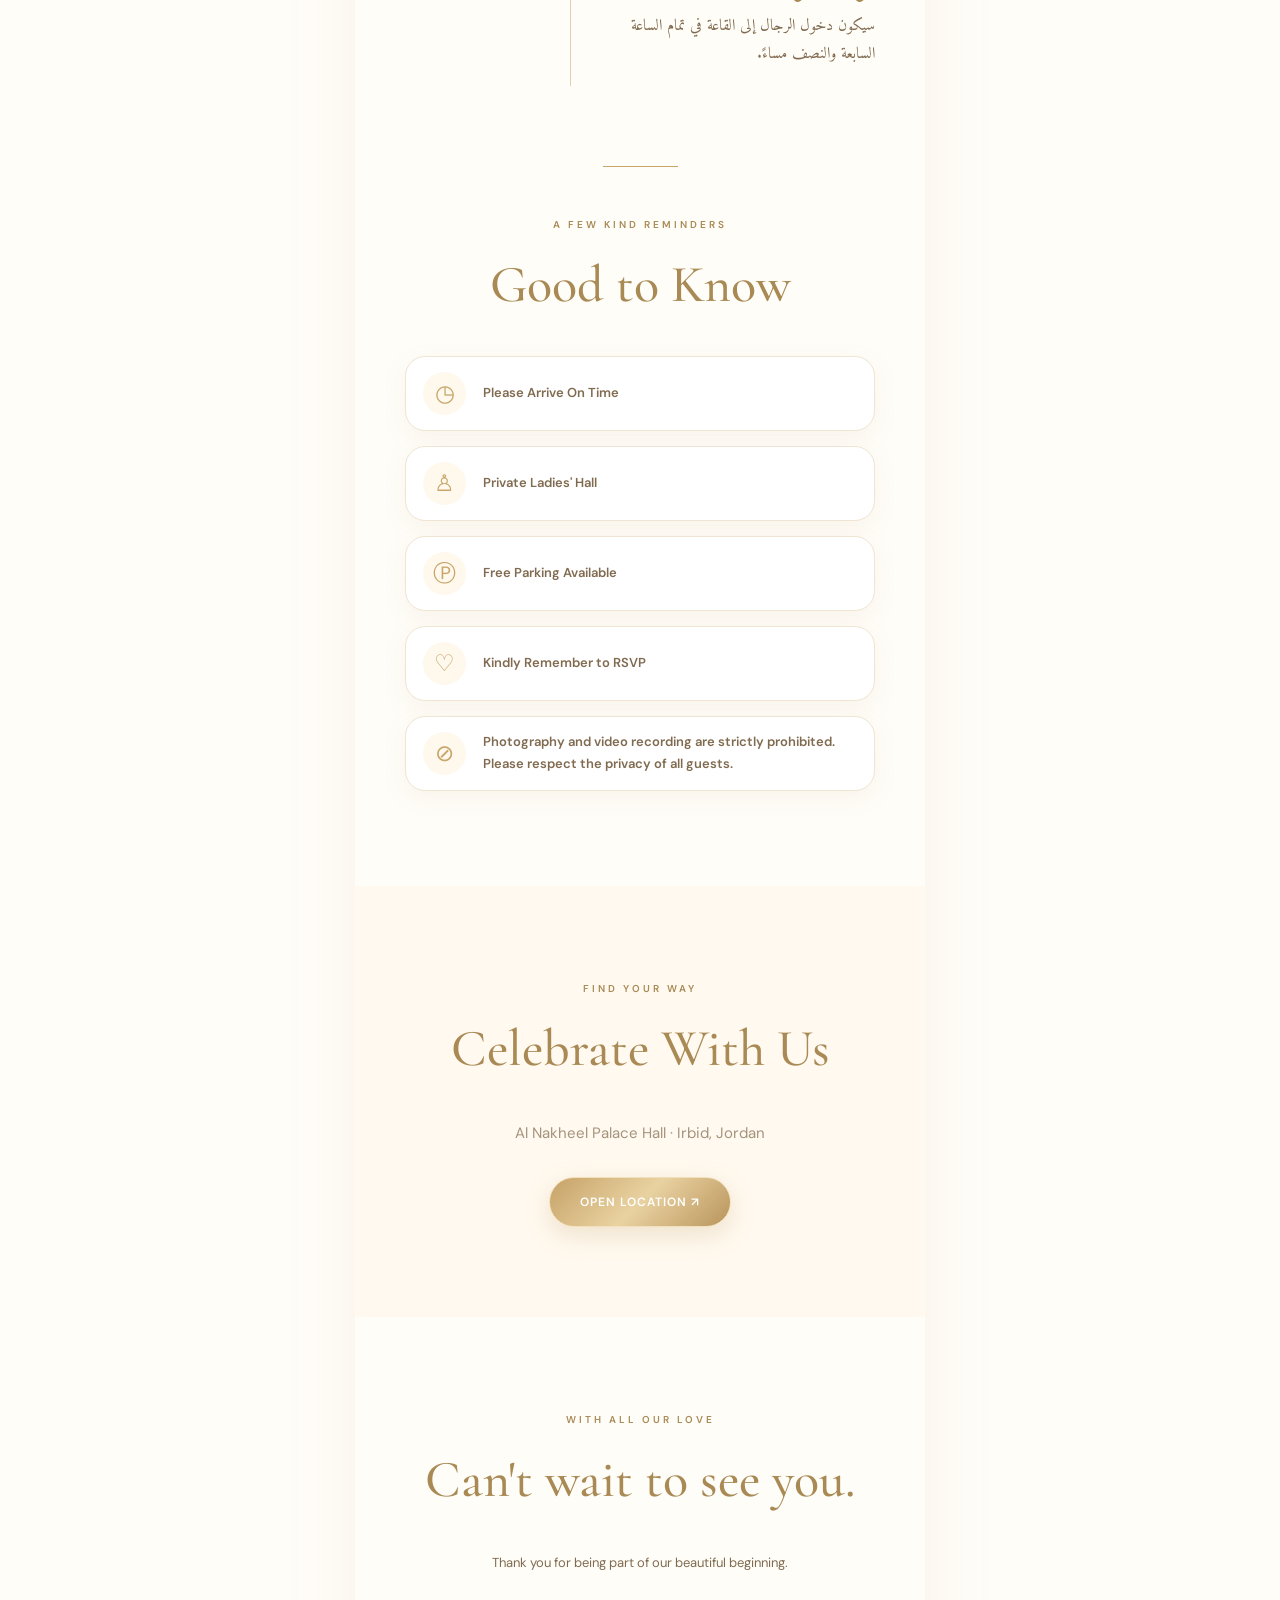
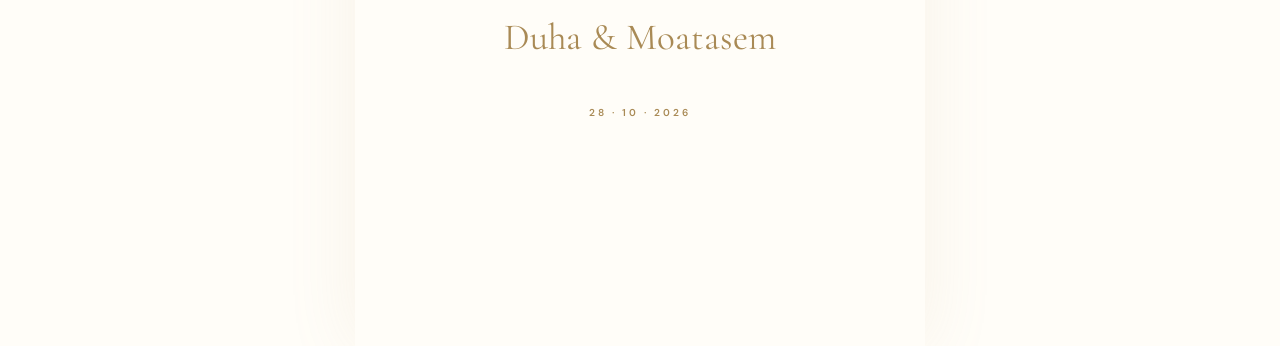
==== commit feda00b3: "Reorder Quran section and update romantic fonts" ====
--- a/index.html
+++ b/index.html
@@ -41,7 +41,22 @@
 
 <!-- MAIN WEBSITE -->
 <main class="site" id="site">
-
+<!-- QURAN -->
+<section class="quran-section reveal">
+  <span class="small-label">BLESSED WITH LOVE</span>
+
+  <p class="bismillah" dir="rtl">
+    بِسْمِ اللَّهِ الرَّحْمَٰنِ الرَّحِيمِ
+  </p>
+
+  <p class="quran-verse" dir="rtl">
+    ﴿ وَمِنْ آيَاتِهِ أَنْ خَلَقَ لَكُم مِّنْ أَنْفُسِكُمْ
+    أَزْوَاجًا لِتَسْكُنُوا إِلَيْهَا
+    وَجَعَلَ بَيْنَكُمْ مَوَدَّةً وَرَحْمَةً ﴾
+  </p>
+
+  <span class="quran-source">سورة الروم · الآية ٢١ (مقتطف)</span>
+</section>
   <!-- HERO -->
   <section class="hero reveal">
     <span class="small-label">A LOVE STORY BEGINS</span>
@@ -71,22 +86,7 @@
     <p class="hero-bottom">THE BEGINNING OF OUR FOREVER</p>
   </section>
 
-  <!-- QURAN -->
-  <section class="quran-section reveal">
-    <span class="small-label">BLESSED WITH LOVE</span>
-
-    <p class="bismillah" dir="rtl">
-      بِسْمِ اللَّهِ الرَّحْمَٰنِ الرَّحِيمِ
-    </p>
-
-    <p class="quran-verse" dir="rtl">
-      ﴿ وَمِنْ آيَاتِهِ أَنْ خَلَقَ لَكُم مِّنْ أَنْفُسِكُمْ
-      أَزْوَاجًا لِتَسْكُنُوا إِلَيْهَا
-      وَجَعَلَ بَيْنَكُمْ مَوَدَّةً وَرَحْمَةً ﴾
-    </p>
-
-    <span class="quran-source">سورة الروم · الآية ٢١ (مقتطف)</span>
-  </section>
+  
 
   <!-- LOCATION AND CALENDAR -->
   <section class="date-section reveal" id="date">
--- a/style.css
+++ b/style.css
@@ -1273,4 +1273,28 @@
     }
   
   }
-  +  
+/* ROMANTIC TEXT — MATCHING FONT */
+
+.hero-quote,
+.hero-message {
+  font-family: "Cormorant Garamond", Georgia, serif;
+  font-style: italic;
+  font-weight: 400;
+  color: #a98a55;
+  text-align: center;
+  line-height: 1.55;
+}
+
+.hero-quote {
+  font-size: clamp(25px, 5.5vw, 32px);
+  max-width: 460px;
+  margin: 28px auto;
+}
+
+.hero-message {
+  font-size: clamp(23px, 5vw, 29px);
+  max-width: 460px;
+  margin: 30px auto;
+  letter-spacing: 0;
+}
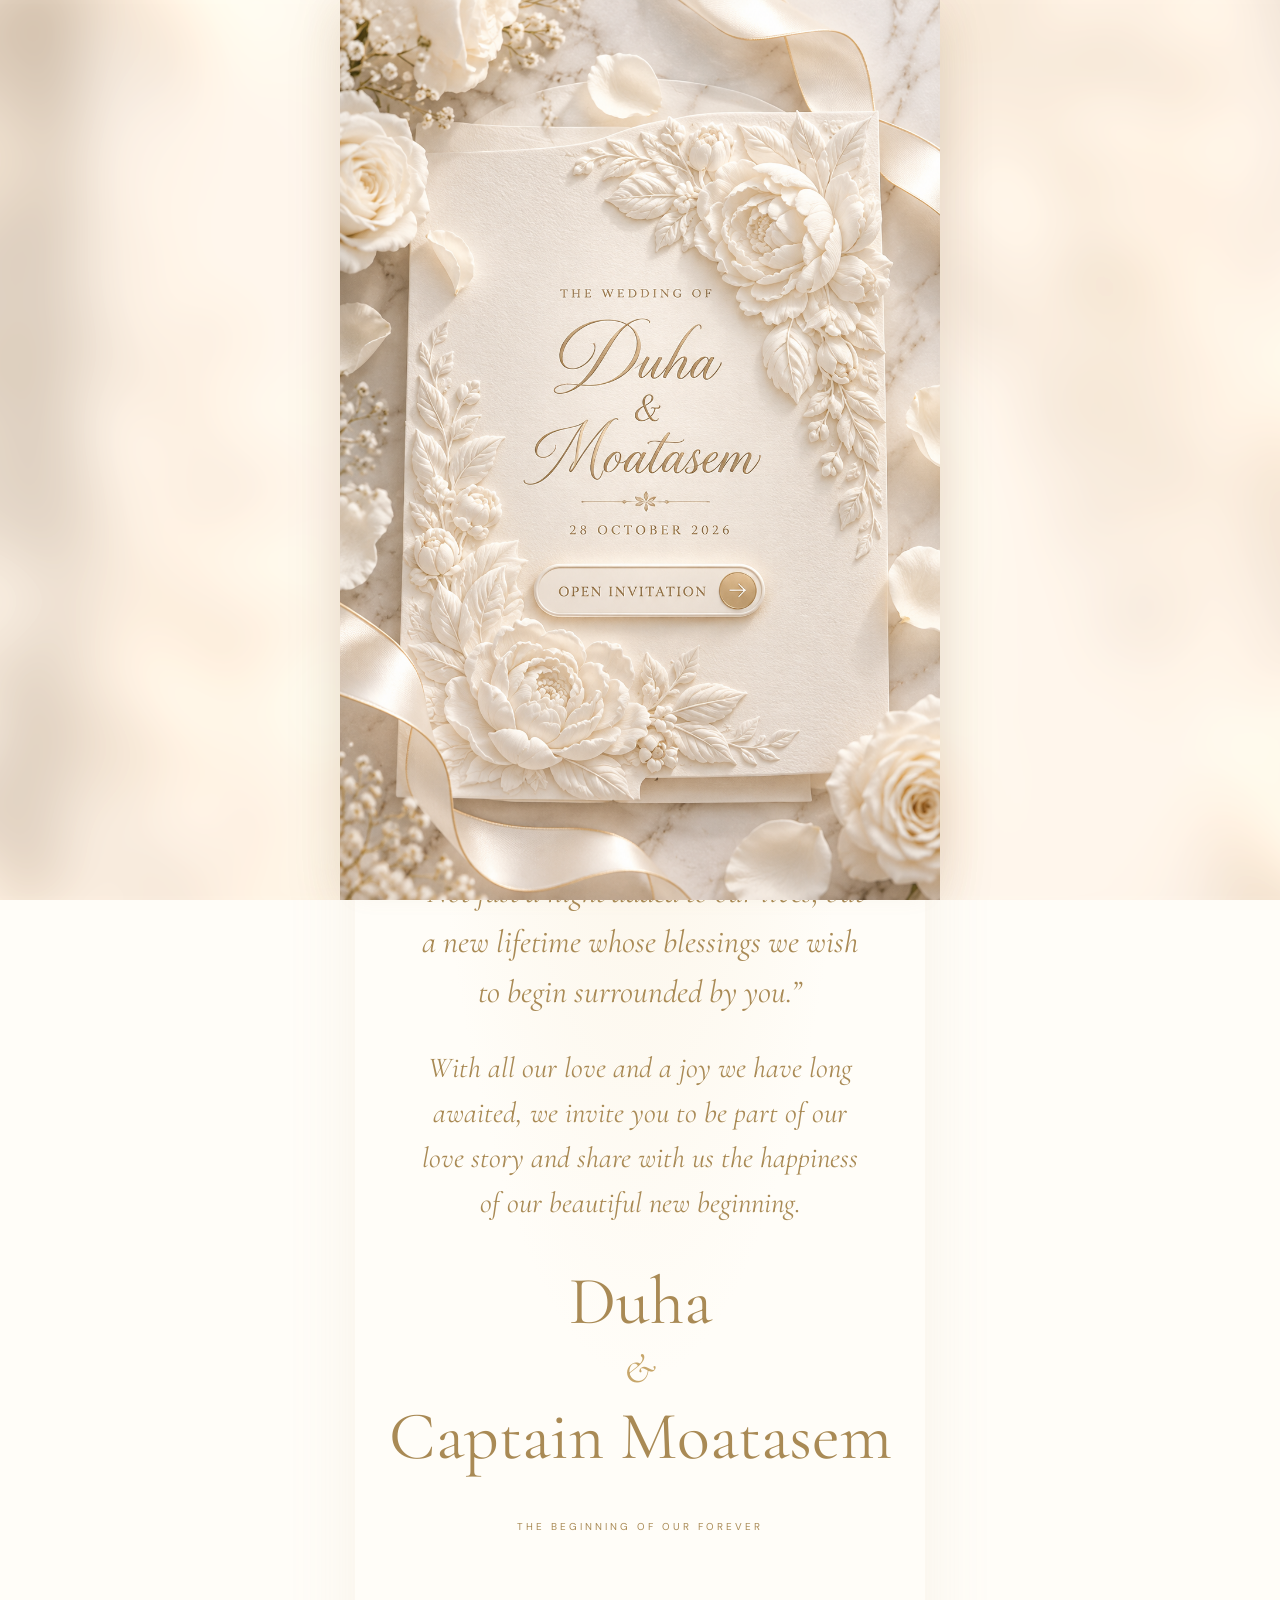
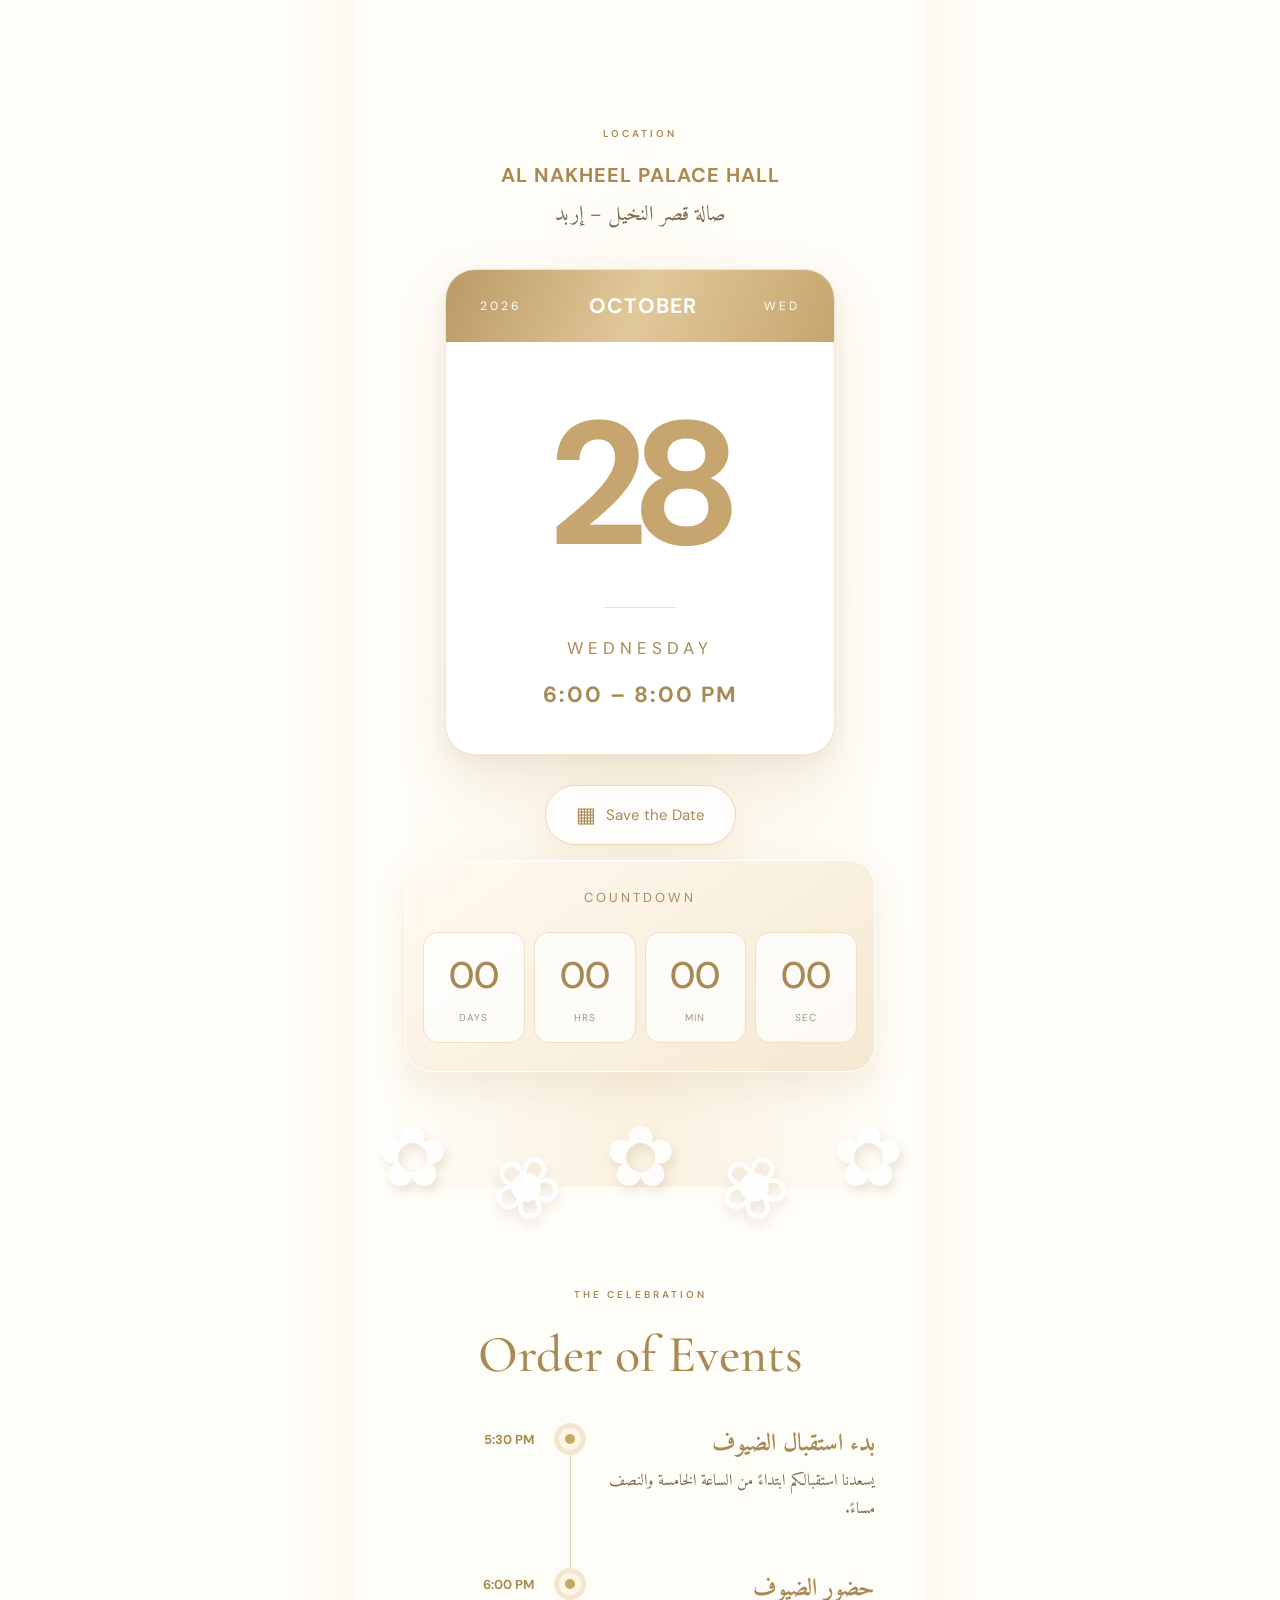
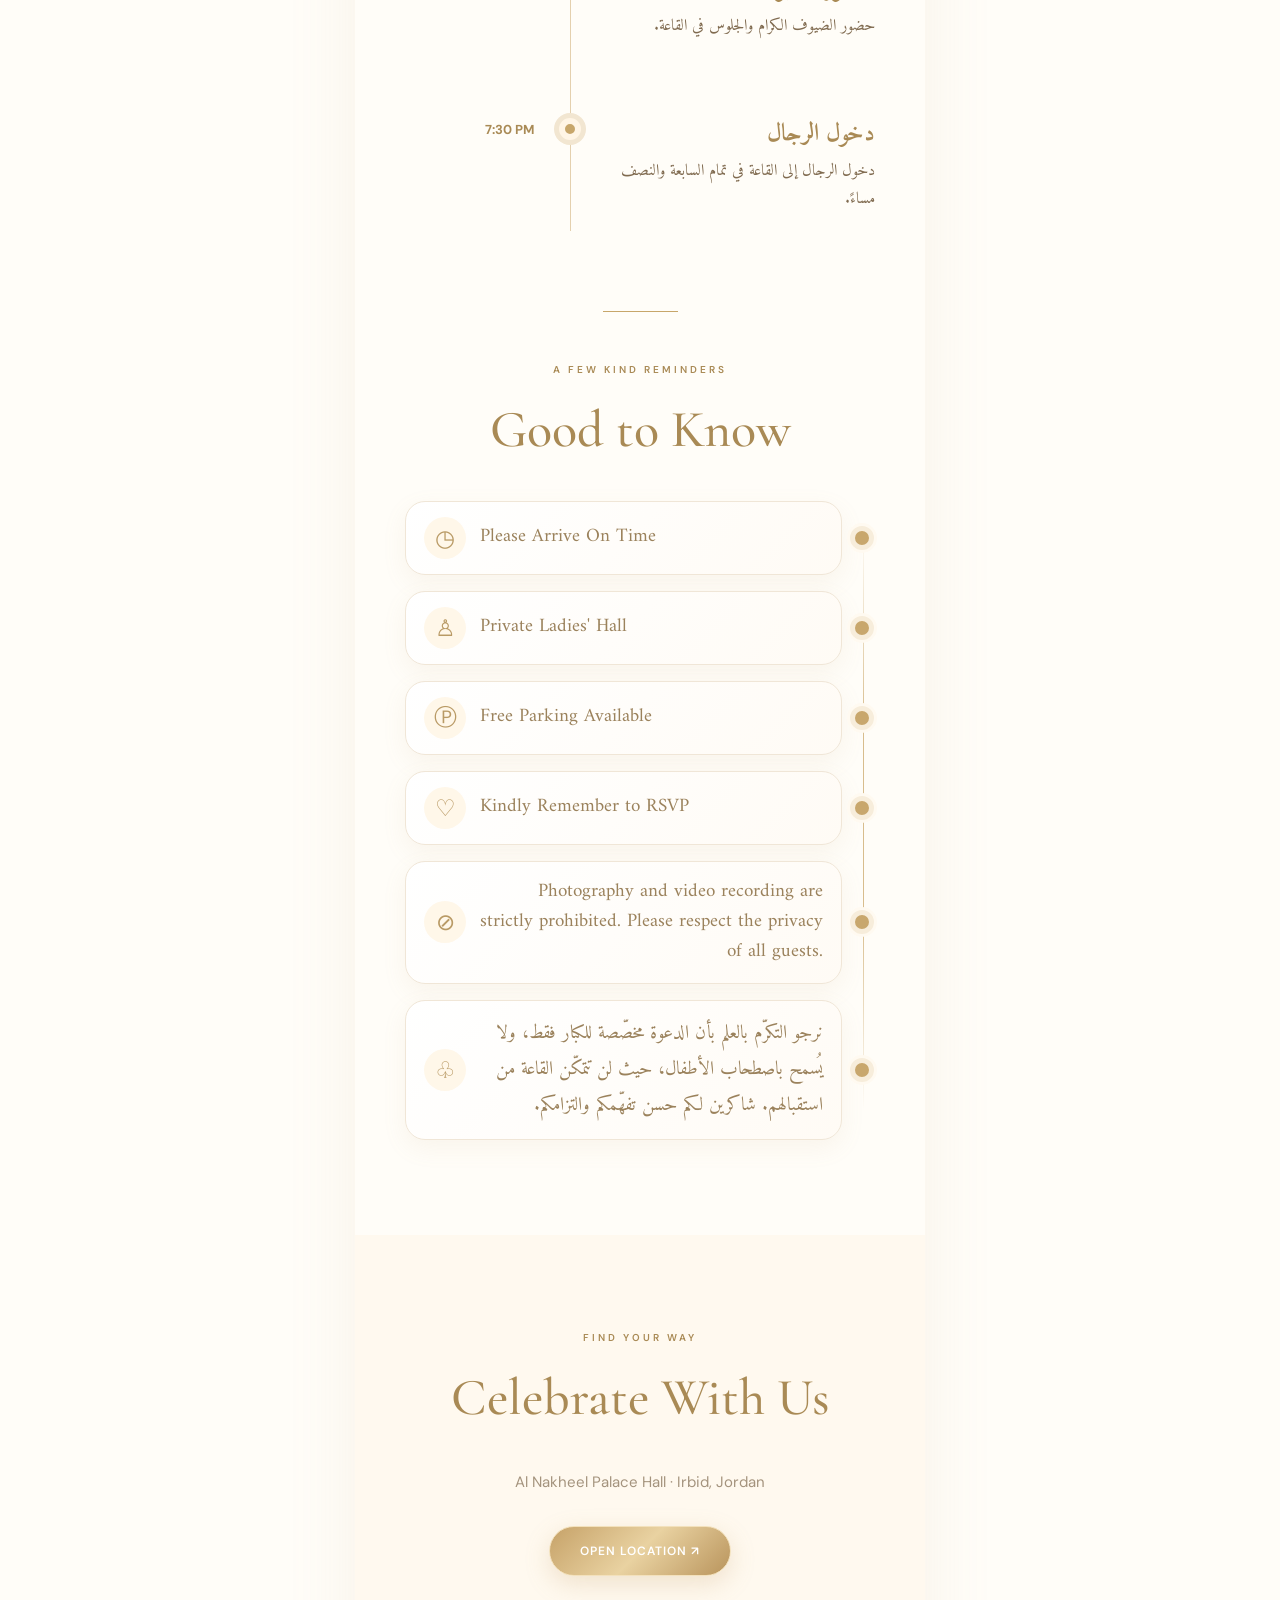
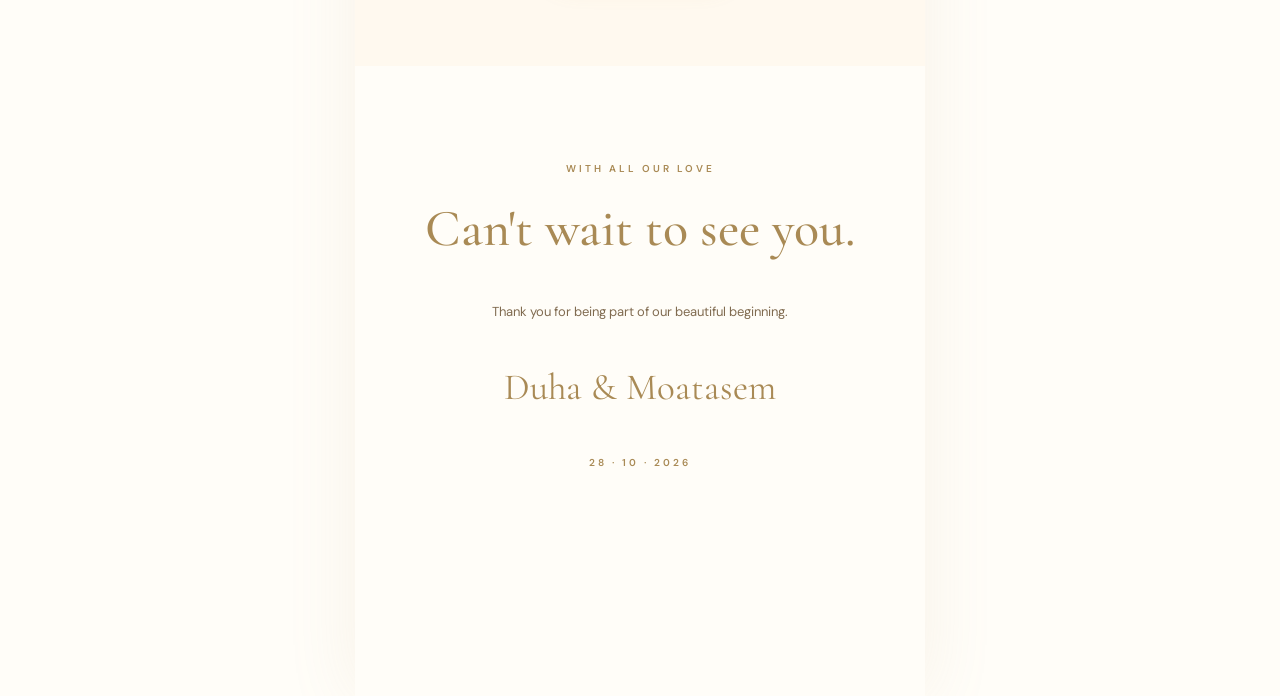
==== commit 219bebc8: "Start wedding music from second 3" ====
--- a/index.html
+++ b/index.html
@@ -145,38 +145,45 @@
   </section>
 
   <!-- EVENT TIMELINE -->
-  <section class="events-section reveal">
-    <span class="small-label">THE CELEBRATION</span>
-    <h2>Order of Events</h2>
-
-    <div class="timeline">
-
-      <div class="timeline-item">
-        <div class="timeline-time">6:00 PM</div>
-        <div class="timeline-dot"></div>
-        <div class="timeline-content" dir="rtl">
-          <h3>موعد حضور الضيوف</h3>
-          <p>
-            نرجو من ضيوفنا الكرام التواجد
-            والجلوس داخل القاعة بحلول
-            الساعة السادسة مساءً.
-          </p>
-        </div>
-      </div>
-
-      <div class="timeline-item">
-        <div class="timeline-time">7:30 PM</div>
-        <div class="timeline-dot"></div>
-        <div class="timeline-content" dir="rtl">
-          <h3>موعد دخول الرجال</h3>
-          <p>
-            سيكون دخول الرجال إلى القاعة
-            في تمام الساعة السابعة والنصف مساءً.
-          </p>
-        </div>
-      </div>
-
-    </div>
+  
+<section class="events-section" id="events">
+
+  <span class="small-label">THE CELEBRATION</span>
+  <h2>Order of Events</h2>
+
+  <div class="timeline">
+
+    <div class="timeline-item">
+      <div class="timeline-time">5:30 PM</div>
+      <div class="timeline-dot"></div>
+      <div class="timeline-content" dir="rtl">
+        <h3>بدء استقبال الضيوف</h3>
+        <p>يسعدنا استقبالكم ابتداءً من الساعة الخامسة والنصف مساءً.</p>
+      </div>
+    </div>
+
+    <div class="timeline-item">
+      <div class="timeline-time">6:00 PM</div>
+      <div class="timeline-dot"></div>
+      <div class="timeline-content" dir="rtl">
+        <h3>حضور الضيوف</h3>
+        <p>حضور الضيوف الكرام والجلوس في القاعة.</p>
+      </div>
+    </div>
+
+    <div class="timeline-item">
+      <div class="timeline-time">7:30 PM</div>
+      <div class="timeline-dot"></div>
+      <div class="timeline-content" dir="rtl">
+        <h3>دخول الرجال</h3>
+        <p>دخول الرجال إلى القاعة في تمام السابعة والنصف مساءً.</p>
+      </div>
+    </div>
+
+  </div>
+
+  
+
 
     <div class="section-divider"></div>
 
@@ -210,6 +217,15 @@
             Photography and video recording are strictly prohibited.
             Please respect the privacy of all guests.
         </p>
+      </div>
+        <div class="reminder">
+          <span class="reminder-icon">♧</span>
+          <p class="adults-only" dir="rtl">
+            نرجو التكرّم بالعلم بأن الدعوة مخصّصة للكبار فقط،
+            ولا يُسمح باصطحاب الأطفال، حيث لن تتمكّن القاعة
+            من استقبالهم. شاكرين لكم حسن تفهّمكم والتزامكم.
+          </p>
+        </div>
       </div>
     </div>
   </section>
--- a/style.css
+++ b/style.css
@@ -1298,3 +1298,124 @@
   margin: 30px auto;
   letter-spacing: 0;
 }
+
+/* LUXURY ARABIC REMINDERS */
+
+.reminders-title {
+  margin: 12px 0 35px !important;
+  font-family: "Amiri", serif !important;
+  font-size: 39px !important;
+  color: #b59a69 !important;
+}
+
+.reminders {
+  position: relative;
+  display: flex;
+  flex-direction: column;
+  gap: 16px;
+  max-width: 470px;
+  margin: 35px auto 0;
+  padding-right: 33px;
+}
+
+.reminders::before {
+  content: "";
+  position: absolute;
+  top: 30px;
+  bottom: 30px;
+  right: 11px;
+  width: 1px;
+  background: linear-gradient(
+    to bottom,
+    transparent,
+    #d8bd8d,
+    #d8bd8d,
+    transparent
+  );
+}
+
+.reminder {
+  position: relative;
+  display: flex;
+  flex-direction: row;
+  align-items: center;
+  gap: 14px;
+  min-height: 72px;
+  padding: 15px 18px;
+  border: 1px solid #f0e6d7;
+  border-radius: 20px;
+  background: linear-gradient(
+    135deg,
+    #ffffff,
+    #fffbf5
+  );
+  box-shadow: 0 8px 25px rgba(190, 159, 111, 0.09);
+  text-align: right;
+}
+
+.reminder::before {
+  content: "";
+  position: absolute;
+  right: -33px;
+  top: 50%;
+  transform: translateY(-50%);
+  width: 14px;
+  height: 14px;
+  border: 5px solid #f7eddb;
+  border-radius: 50%;
+  background: #c8a76d;
+  box-shadow: 0 0 0 3px #fffaf1;
+}
+
+.reminder-icon {
+  display: grid;
+  place-items: center;
+  flex: 0 0 42px;
+  width: 42px;
+  height: 42px;
+  border-radius: 50%;
+  background: #fff7e9;
+  color: #b99a65;
+  font-size: 23px;
+}
+
+.reminder p {
+  margin: 0;
+  font-family: "Amiri", serif;
+  font-size: 19px;
+  font-weight: 500;
+  line-height: 1.6;
+  color: #9b825c;
+}
+
+.no-photo {
+  border-color: #e8d3ae;
+  background: #fffaf1;
+}
+
+@media (max-width: 420px) {
+  .reminders {
+    padding-right: 30px;
+  }
+
+  .reminder {
+    padding: 12px;
+    gap: 10px;
+  }
+
+  .reminder::before {
+    right: -30px;
+  }
+
+  .reminder p {
+    font-size: 17px;
+  }
+}
+
+.adults-only {
+  font-family: "Amiri", serif !important;
+  font-size: 19px !important;
+  line-height: 1.9 !important;
+  text-align: right !important;
+  color: #9b825c !important;
+}
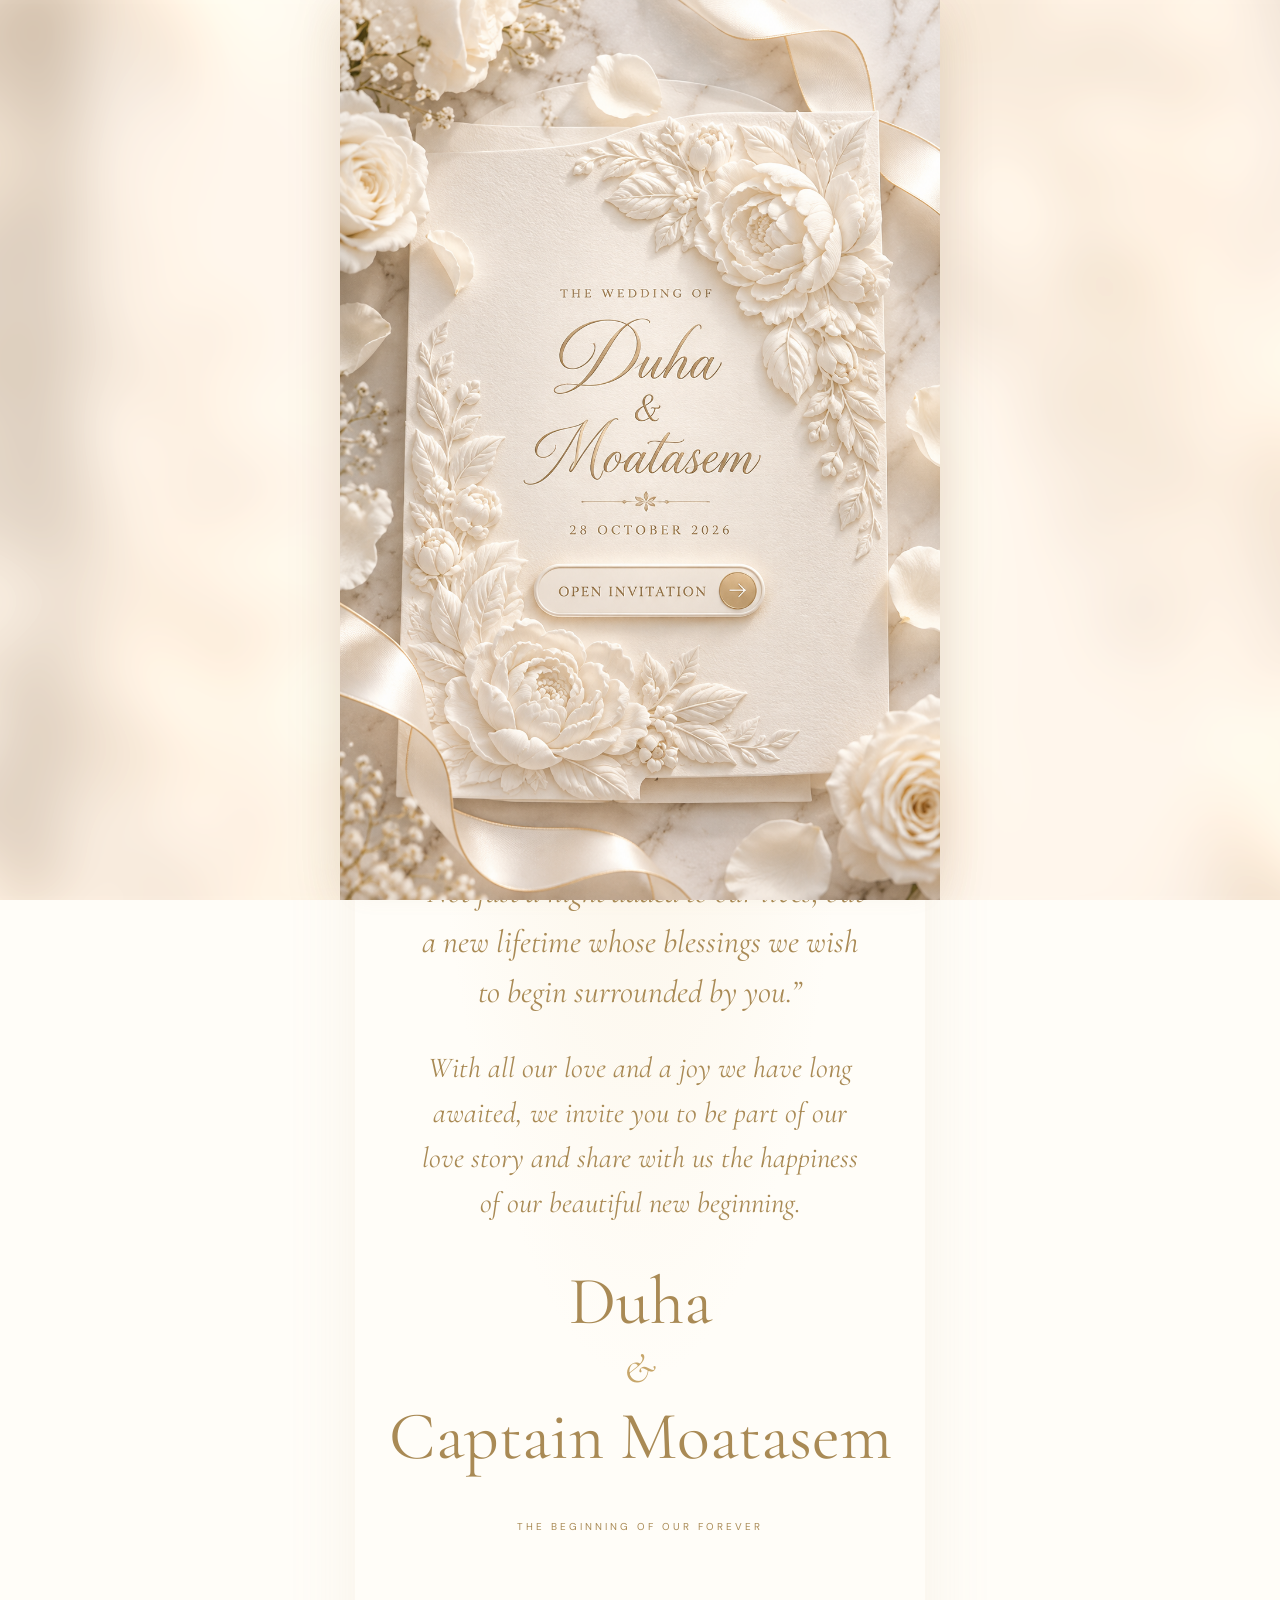
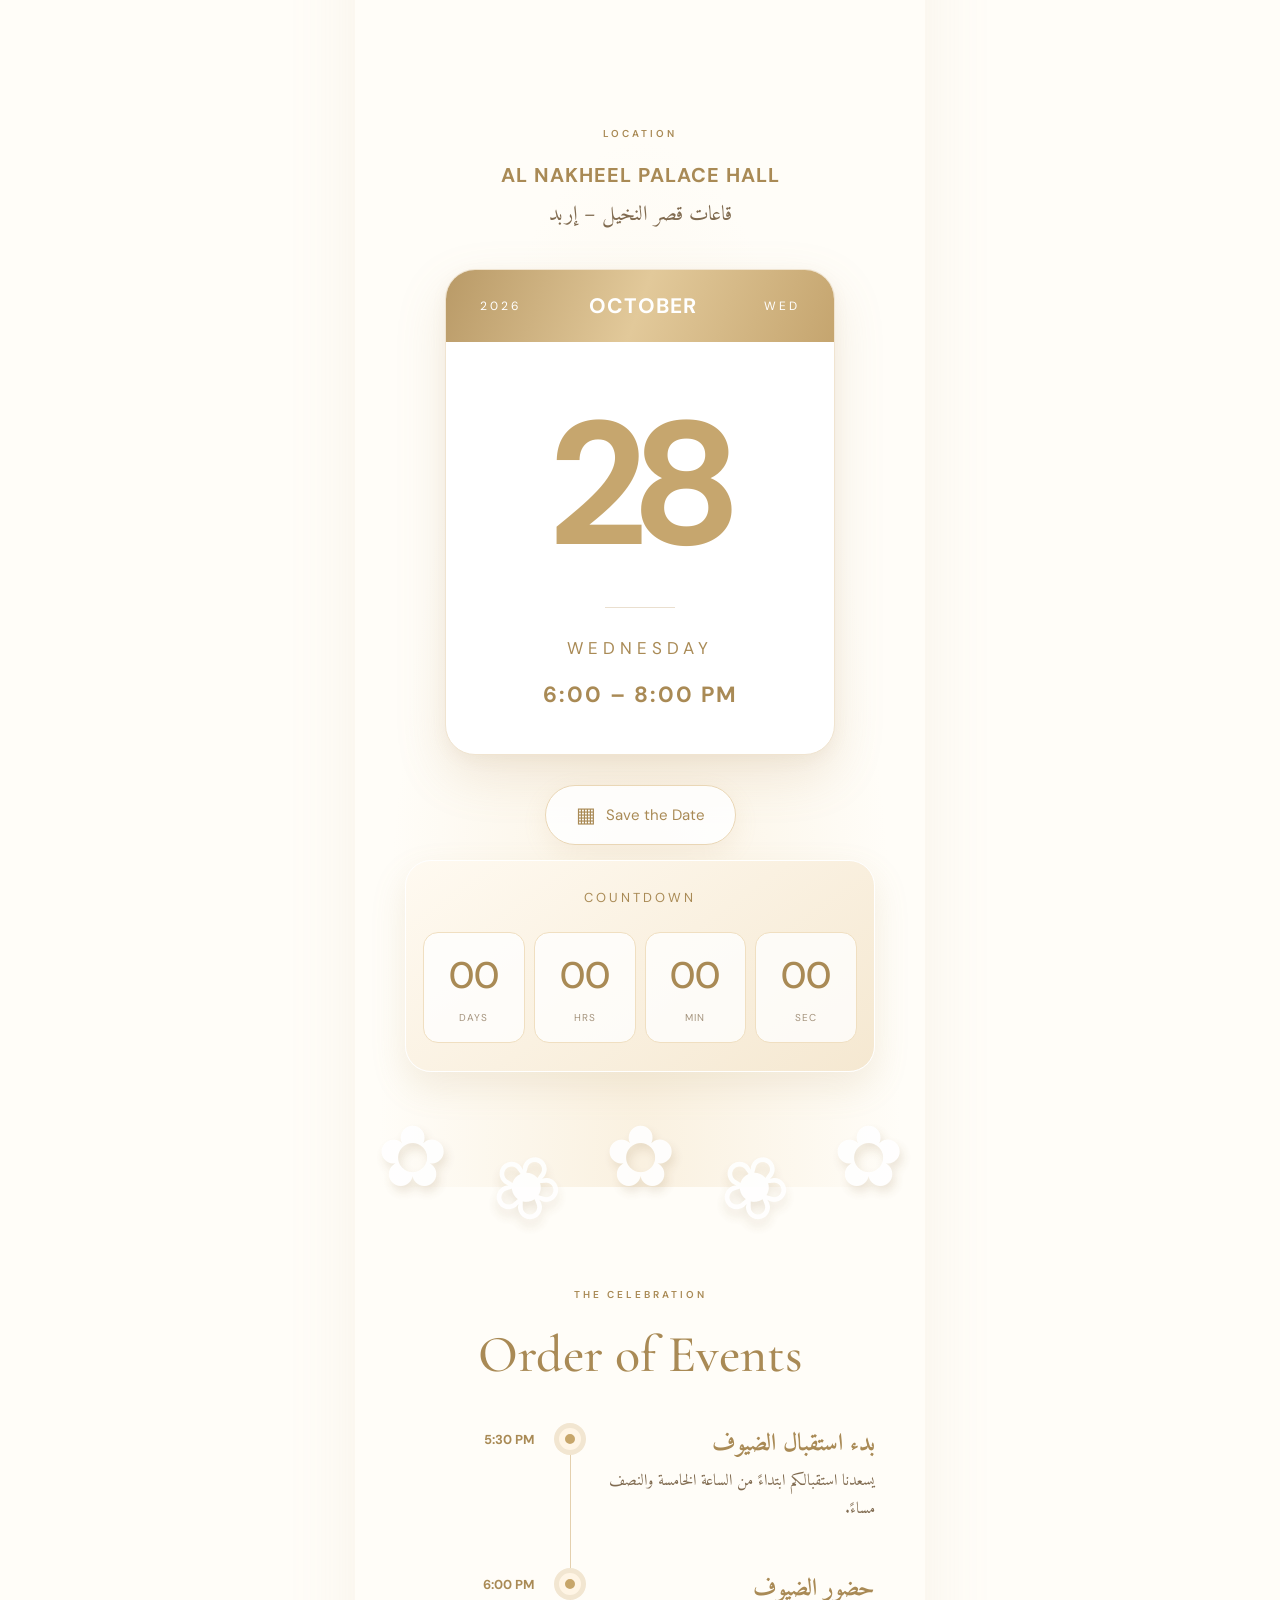
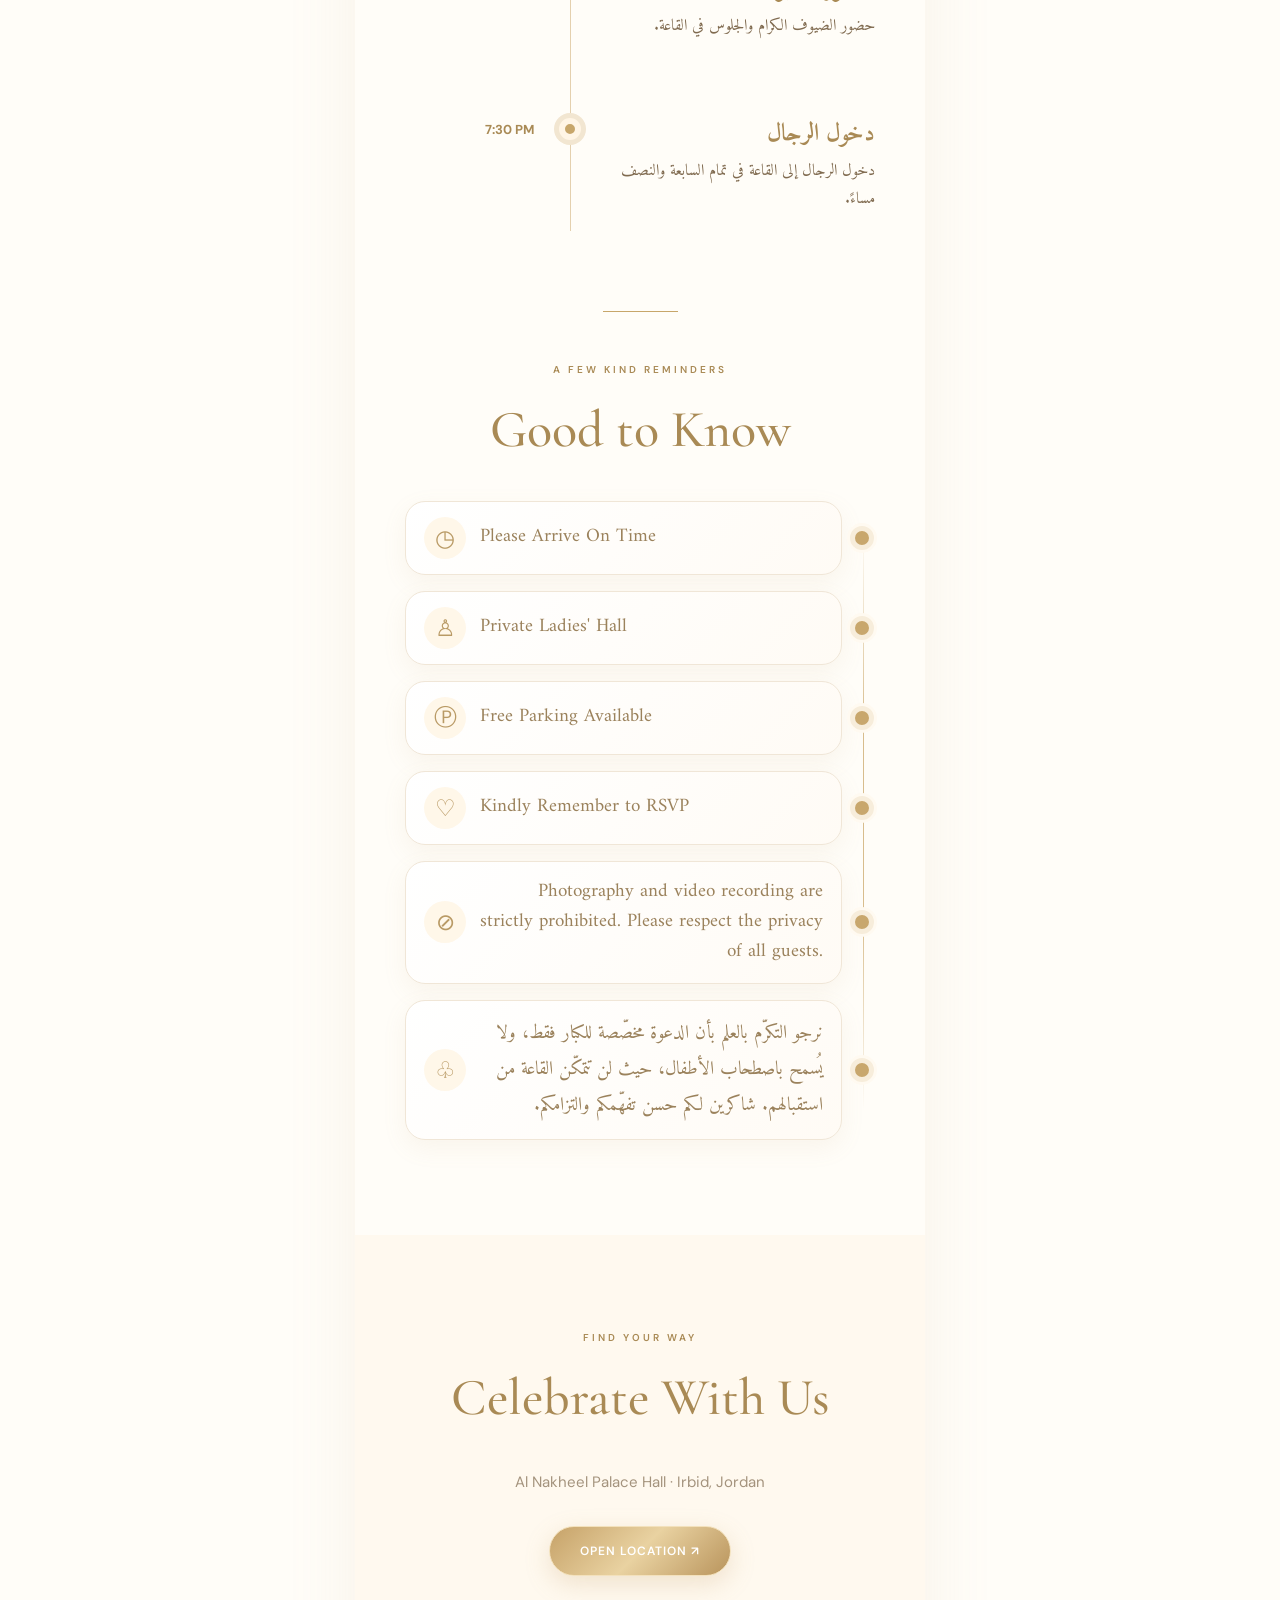
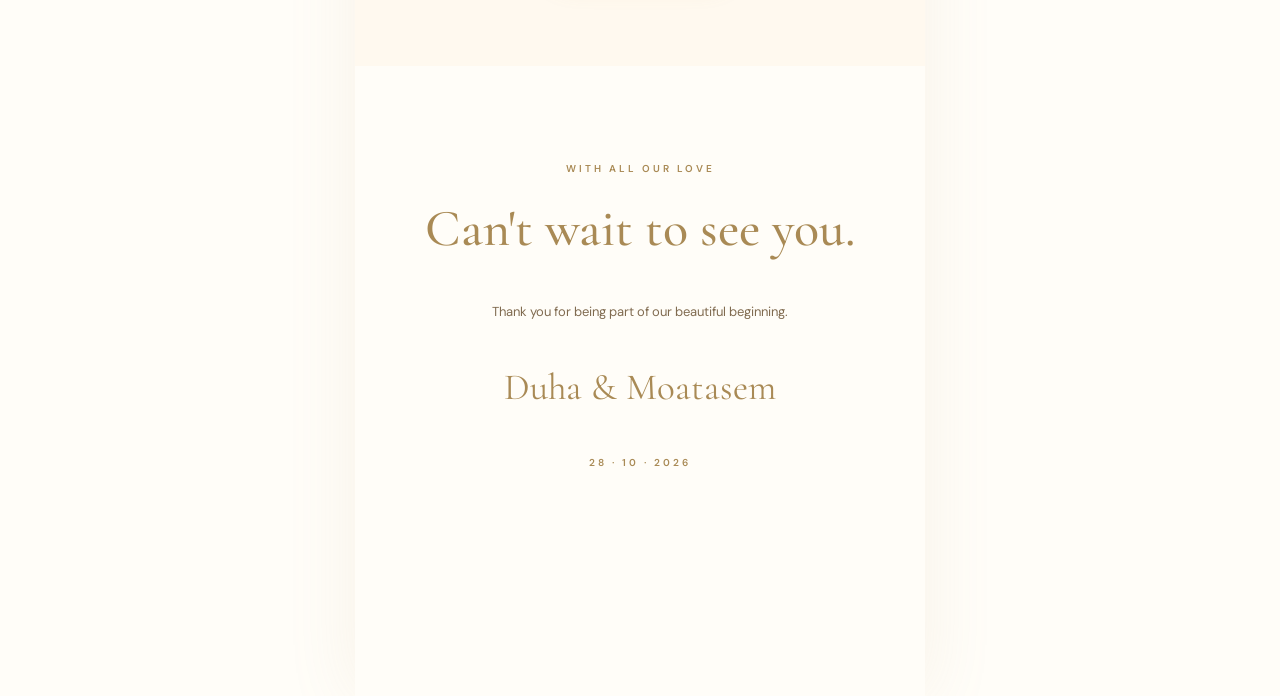
==== commit 81b8ea56: "Update wedding hall name" ====
--- a/index.html
+++ b/index.html
@@ -1,14 +1,32 @@
 
 <!DOCTYPE html>
 <html lang="en">
+
 <head>
   <meta charset="UTF-8">
   <meta name="viewport" content="width=device-width,initial-scale=1">
   <meta name="theme-color" content="#eae6df">
+
   <title>Duha & Moatasem | Forever Starts Here</title>
 
+  <!-- WhatsApp Link Preview -->
+  <meta property="og:type" content="website">
+  <meta property="og:title" content="Duha & Moatasem | You're Invited 🤍">
+  <meta property="og:description" content="Join us for our wedding celebration on Wednesday, October 28, 2026.">
+
+  <meta property="og:url" content="https://sadeel5.github.io/duha-moatasem-invitation/">
+
+  
+<meta property="og:image" content="https://sadeel5.github.io/duha-moatasem-invitation/assets/whatsapp-preview.jpg">
+<meta property="og:image:type" content="image/jpeg">
+<meta property="og:image:alt" content="Duha and Moatasem Wedding Invitation">
+
+  <meta name="twitter:card" content="summary_large_image">
+
+  <!-- Fonts -->
   <link rel="preconnect" href="https://fonts.googleapis.com">
   <link rel="preconnect" href="https://fonts.gstatic.com" crossorigin>
+
   <link href="https://fonts.googleapis.com/css2?family=Amiri:wght@400;700&family=Cormorant+Garamond:wght@400;500;600;700&family=DM+Sans:wght@400;500;600;700&display=swap" rel="stylesheet">
 
   <link rel="stylesheet" href="style.css">
@@ -93,7 +111,7 @@
 
     <span class="small-label">LOCATION</span>
     <h2 class="venue-title">AL NAKHEEL PALACE HALL</h2>
-    <p class="venue-subtitle">صالة قصر النخيل – إربد</p>
+    <p class="venue-subtitle">قاعات قصر النخيل – إربد</p>
 
     <div class="calendar-card">
       <div class="calendar-top">
